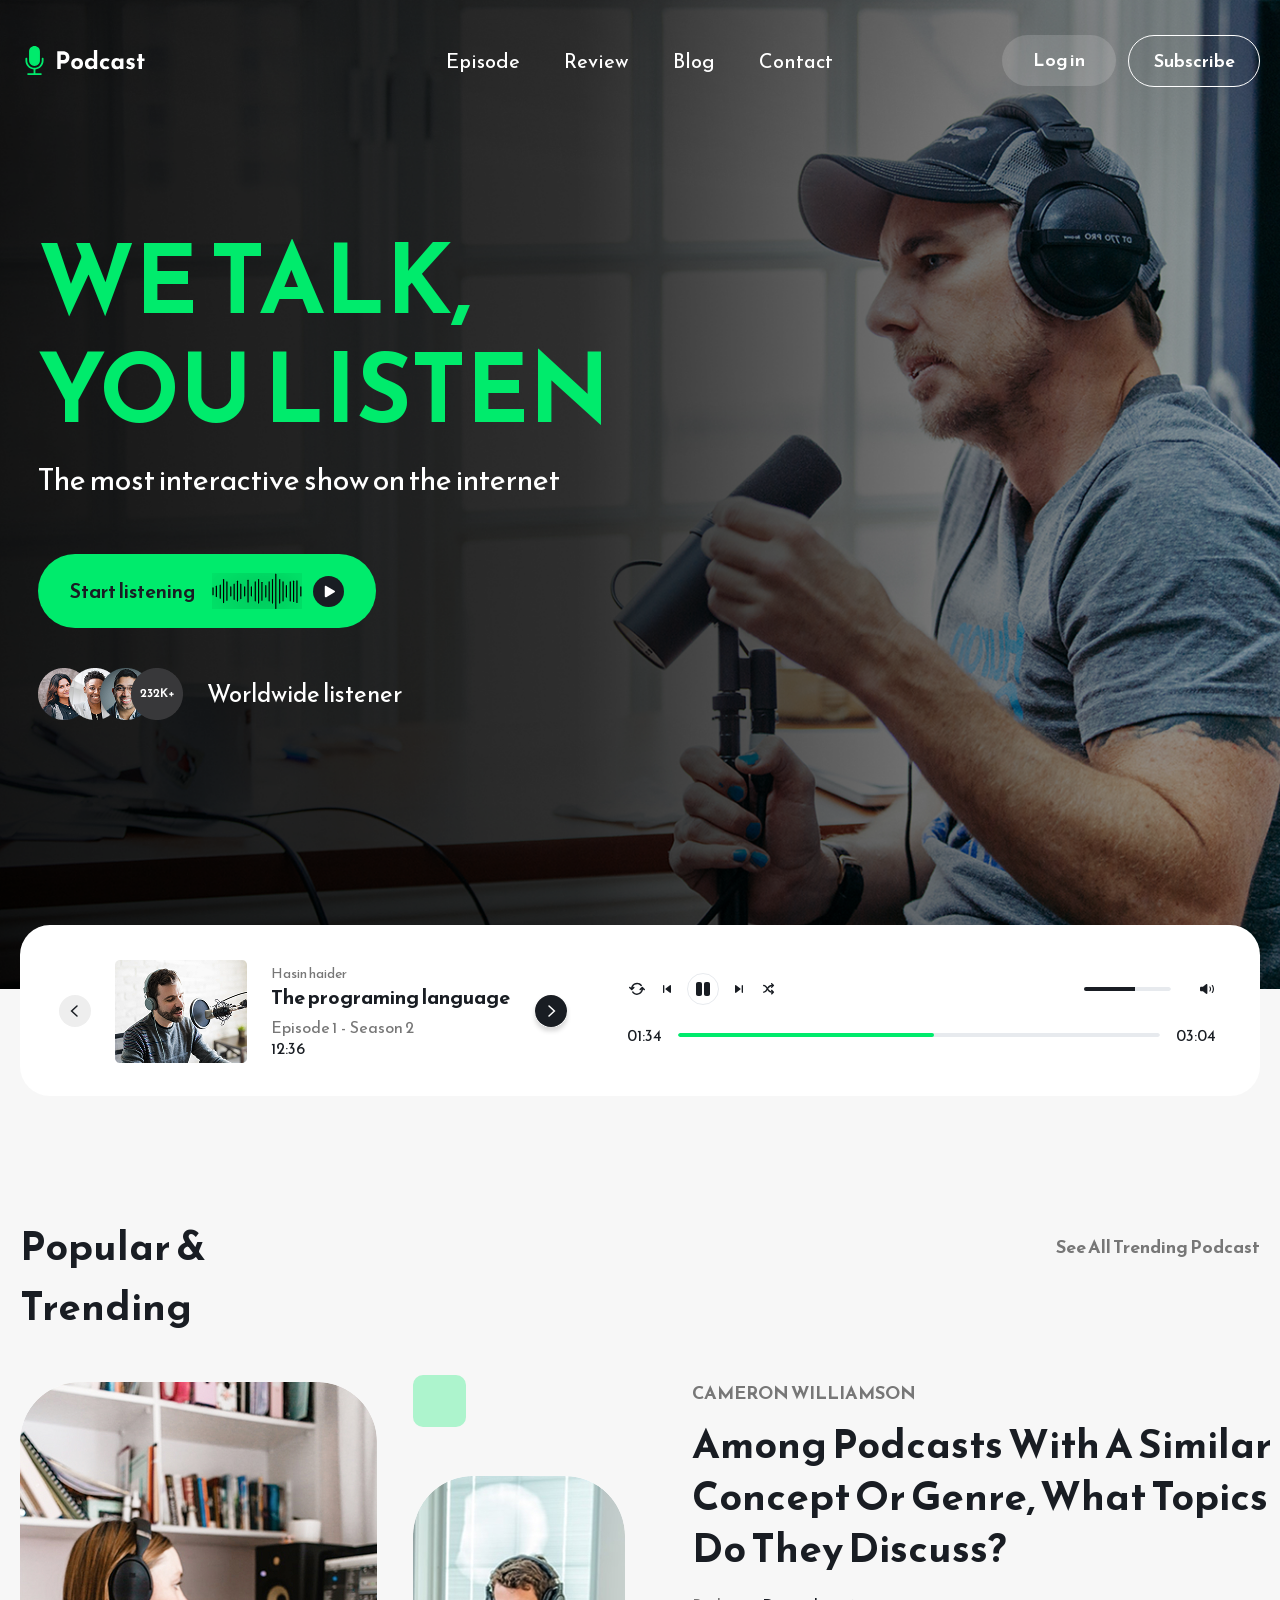
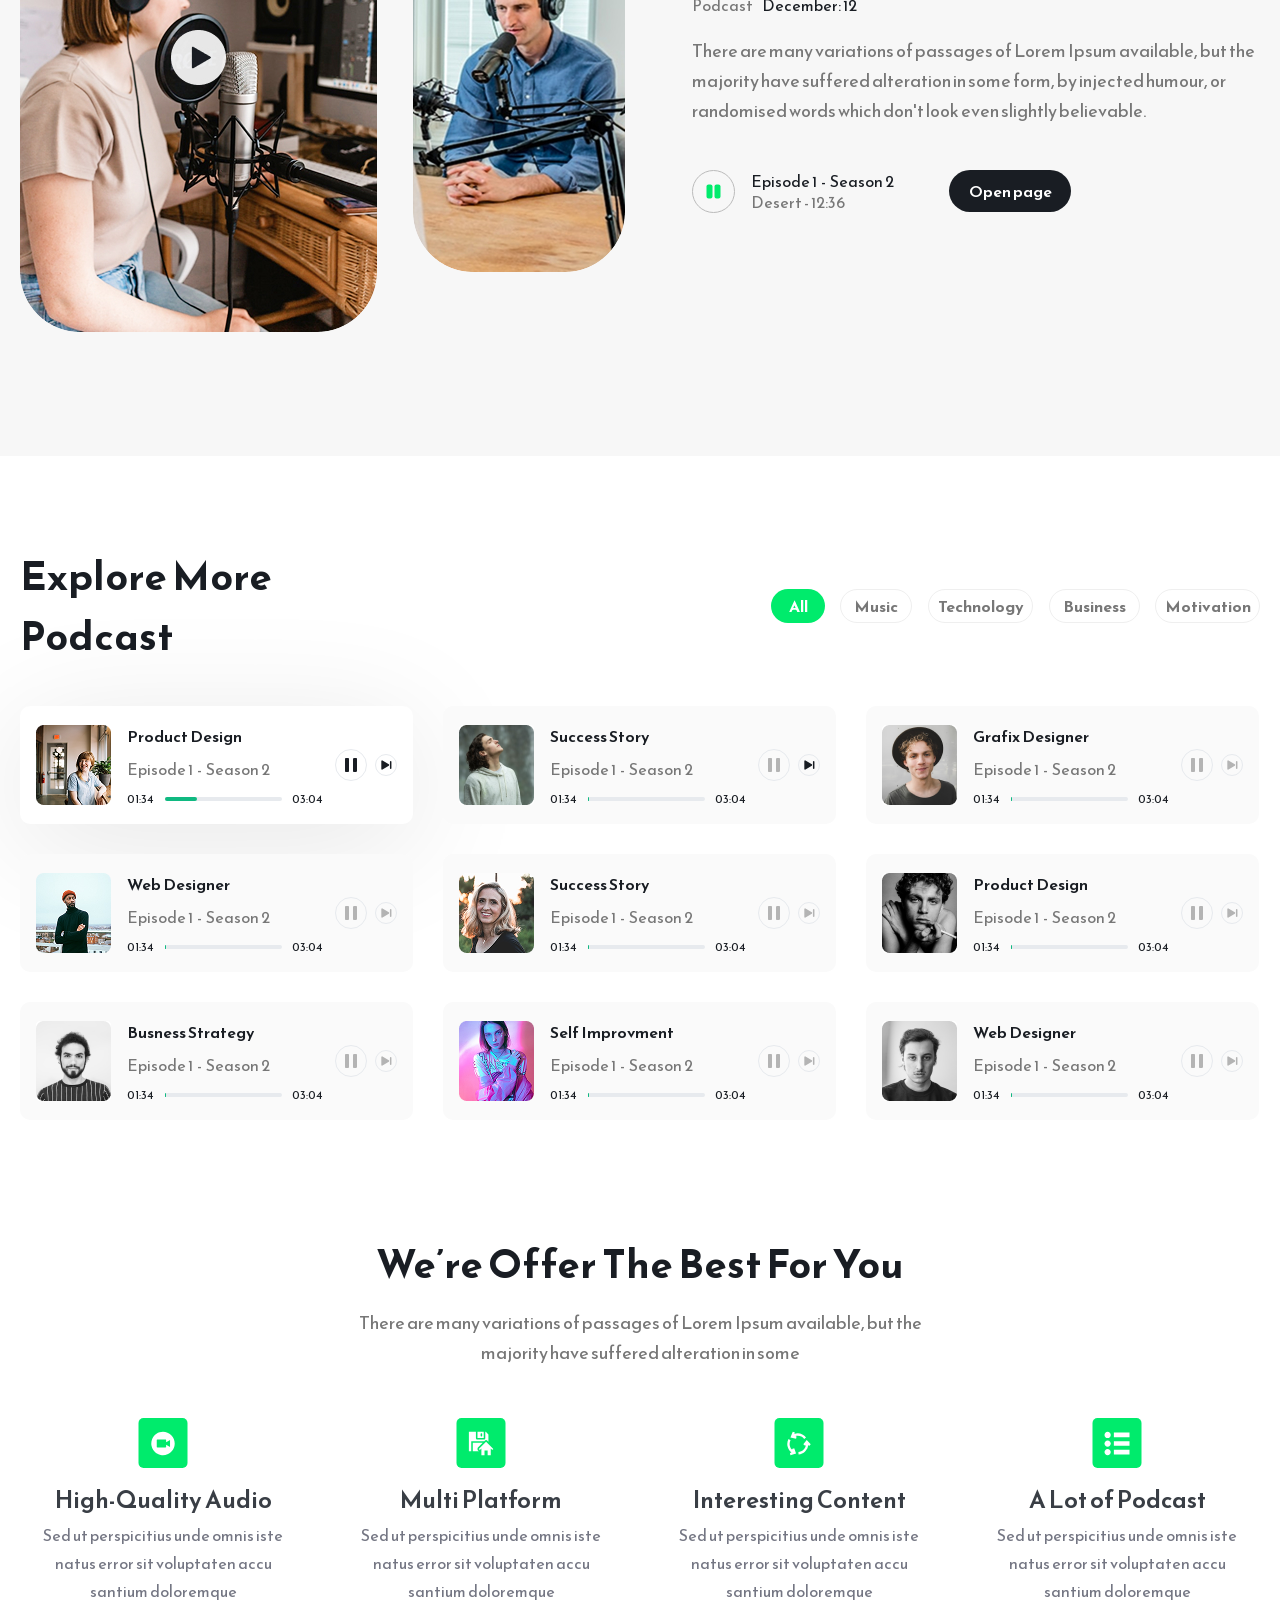
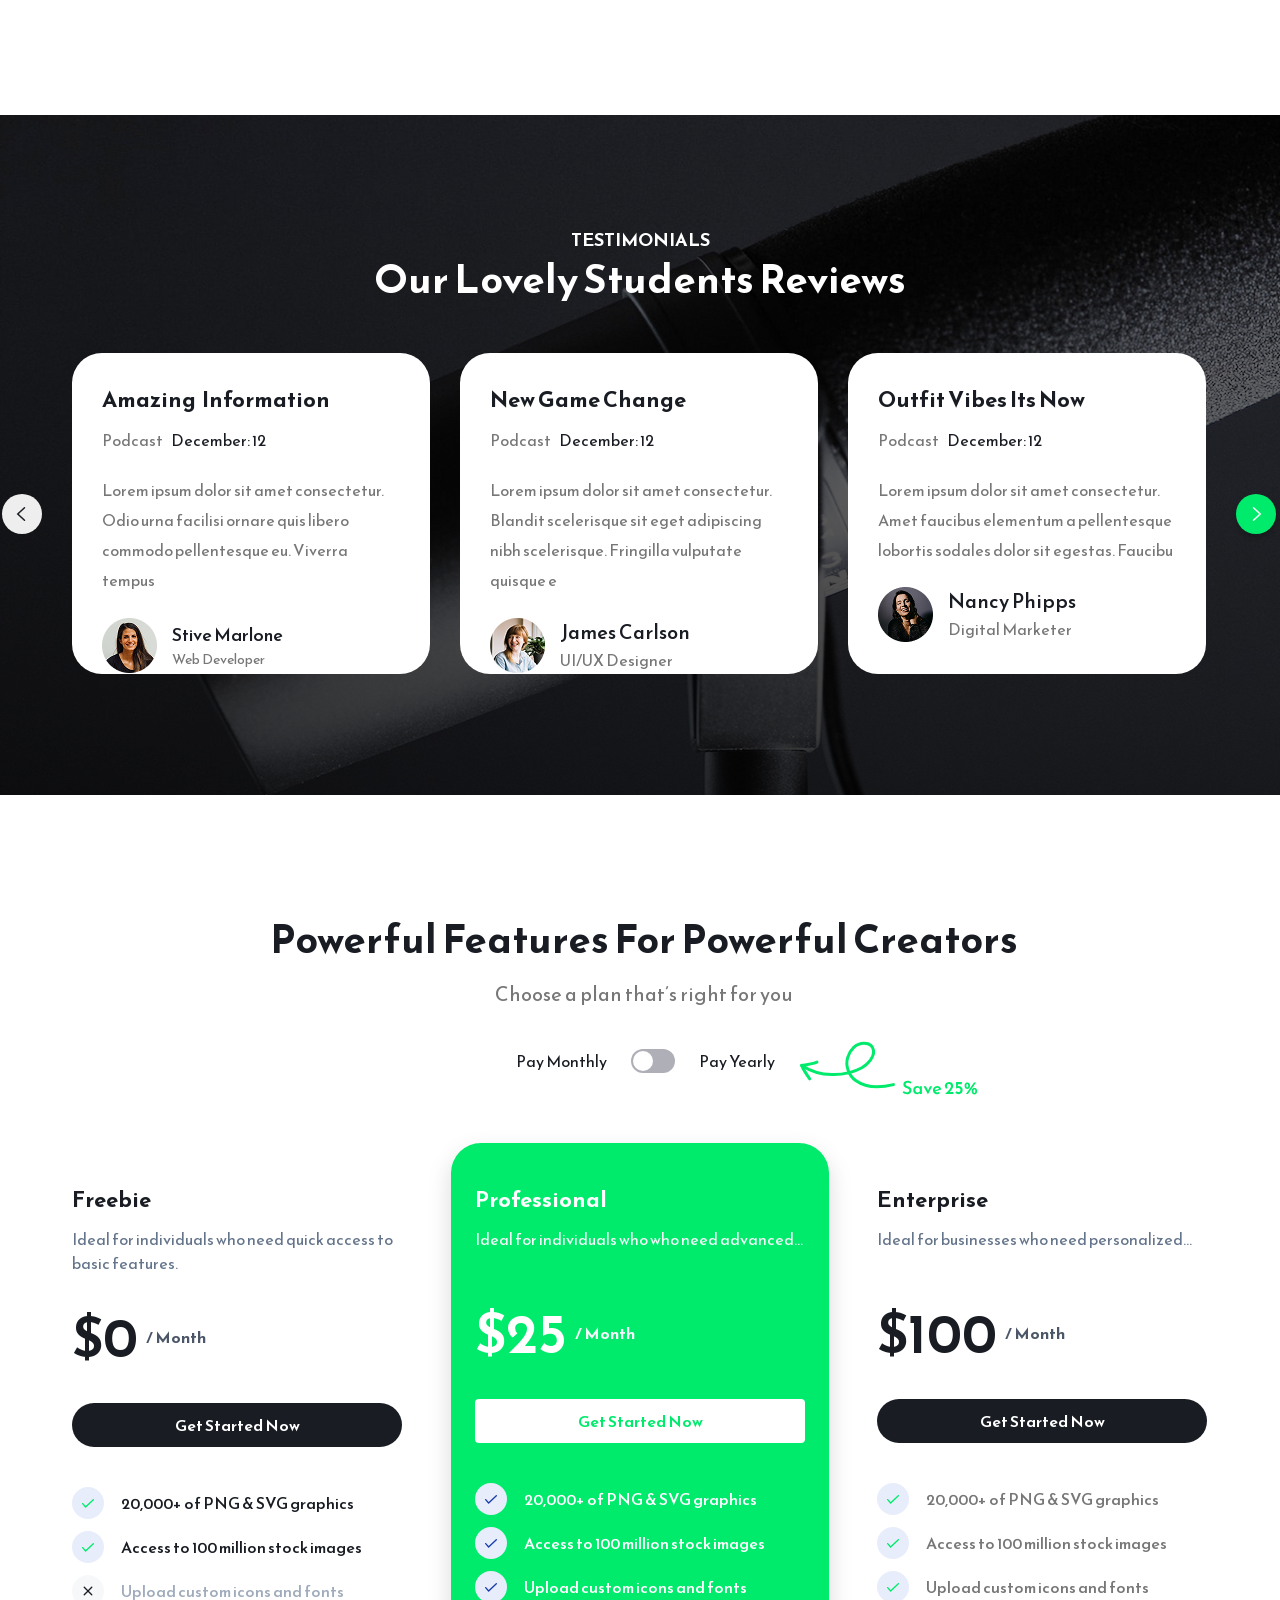
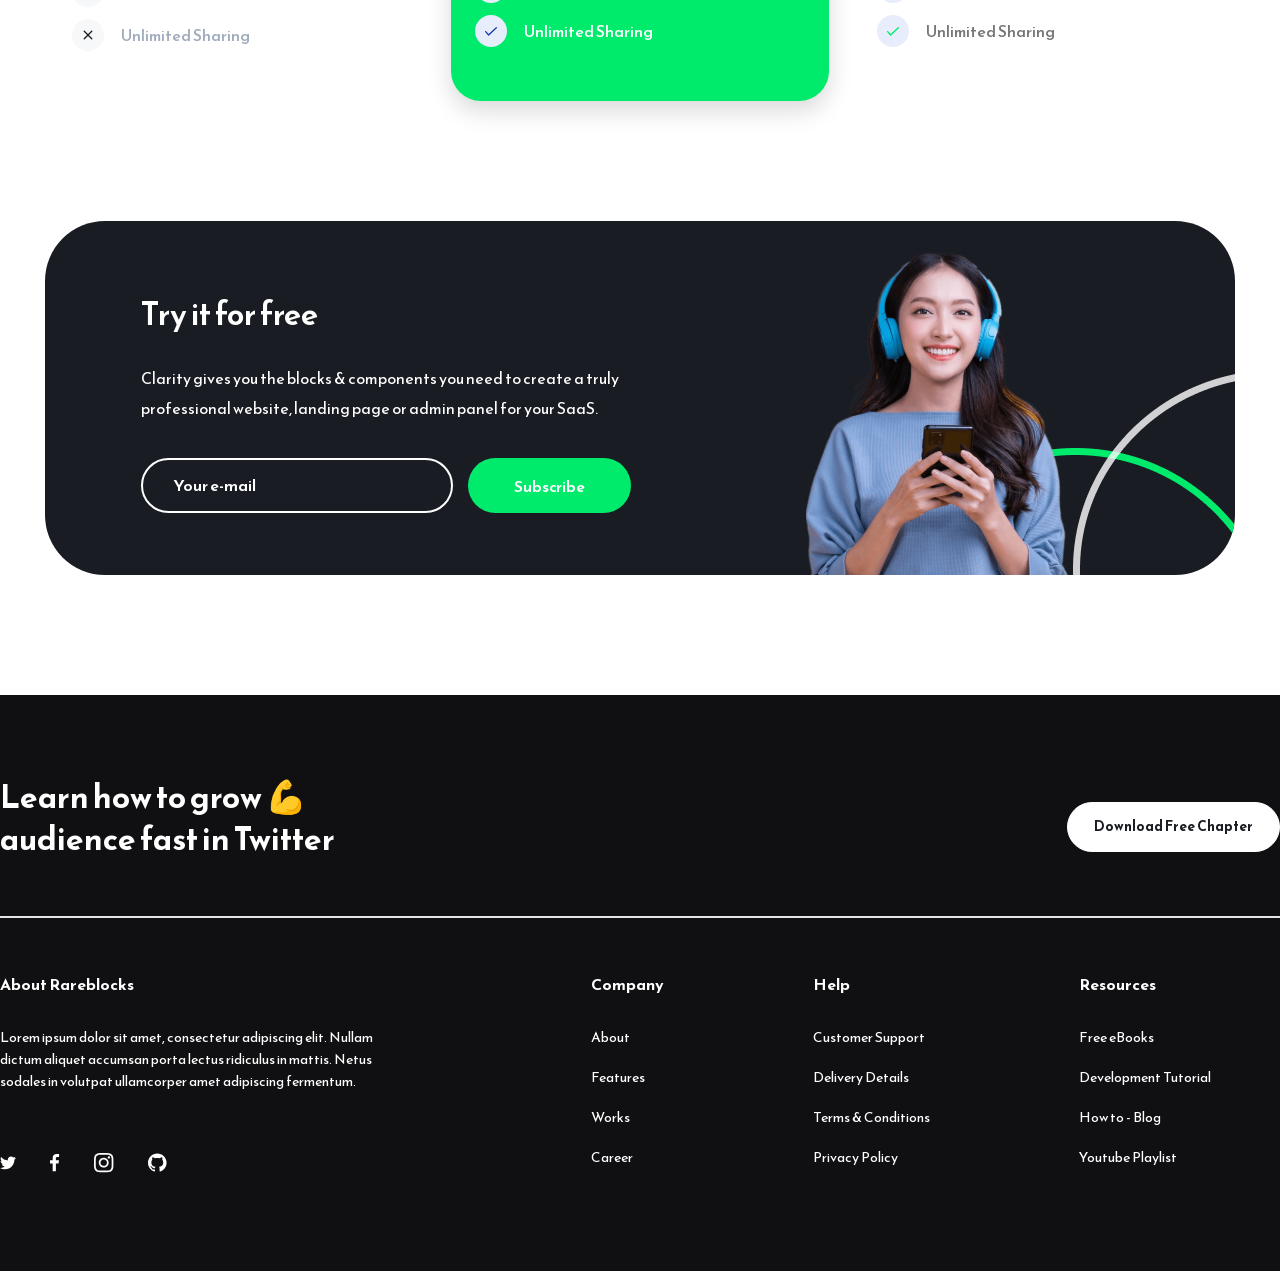
==== main.html @ 0775c615 "Add files via upload" ====
<!DOCTYPE html>
<html lang="ru">
<head>
    <meta charset="UTF-8">
    <meta name="viewport" content="width=device-width, initial-scale=1.0">
    <link rel="stylesheet" href="sass/style.css">
    <title>Podcasts</title>
</head>
<body>
    <main>
        <section class="site">
            <div class="background"> 
                <header class="header container">
                        <div class="header-full-logo">
                            <a href="#" class="header-logo">
                                <img src="img/icon/logo.svg" alt="icon-podcast" class="header-logo-img">
                            </a>

                        </div>
                        <div class="header-nav">
                            <ul class="nav-buttons">
                                <li class="episode"><a href="#" class="button-text-nav">Episode</a></li>
                                <li class="review"><a href="#" class="button-text-nav">Review</a></li>
                                <li class="blog"><a href="#" class="button-text-nav">Blog</a></li>
                                <li><a href="#" class="button-text-nav">Contact</a></li>
                            </ul>
                        </div>
                        <div class="header-logsub">
                            <a href="#"class='button-login'>
                                <div>Log in</div>
                            </a>
                            <a href="#"class='button-subscribe'>
                                <div>Subscribe</div>
                            </a>
                        </div>        
                </header>
                <div class="one-list container">
                    <h1 class="text-heading">we talk, You listen</h1>
                    <p class="text-main">The most interactive show on the internet</p>
                    <a href="#" class="button-start">
                        <p class="text-start-listening">Start listening</p>
                        <img src="img/icon/equaliser.svg" alt="" class="imgequalaizer">
                        <img src="img/icon/buttonstartplay.svg" alt="">
                    </a>
                    <div class="people-listening">
                        <img src="./img/peoples.png" alt="peoples">
                        <p class="text-people">Worldwide listener</p>

                    </div>
                </div>
            </div>
            <div class="player-one-list container">
                <div class="left-player-btn">
                    <img src="img/icon/playerbtnleft.svg" alt="left-player-btn">
                </div>
                <div class="player-img-man">
                    <img src="img/inplayer.png" alt="player-img-man">
                </div>
                <div class="text-player">
                    <p class="hasin-hider">Hasin haider</p>
                    <p class="player-language">The programing language</p>
                    <pre class="player-episodes">Episode 1  -  Season 2</pre>
                    <p class="time-player">12:36</p>
                </div>
                <div class="right-player-btn">
                    <img src="img/icon/playerbtnright.svg" alt="">
                </div>
                <div class="samplayer">   
                    <div class="player-control">
                        <img src="img/icon/player/repeat.svg", alt="" class="repeat-btn">
                        <img src="img/icon/player/back.svg", alt="" class="back-btn">
                        <img src="img/icon/player/pause.svg", alt="" class="pause-btn">
                        <img src="img/icon/player/next.svg", alt="" class="next-btn">
                        <img src="img/icon/player/mashup.svg", alt="" class="mashup-btn">
                        <img src="img/icon/player/volumelevel.svg" alt="" class="volume-level">
                        <img src="img/icon/player/volumeicon.svg" alt="" class="volume-icon">
                    </div>
                    <div class="time-podcast">
                        <p class="pass-time">01:34</p>
                        <img src="img/icon/player/linetime.svg" alt="" class="timeline-one-page">
                        <p class="total-time">03:04</p>
                    </div>
                </div>
            </div>
        </section>
        <section class="two-list">
            <div class="two-list-content container">
                <div class="two-list-header">
                    <p class="two-header-text">Popular & Trending</p>
                    <img src="img/womanwithmicrovideo.jpg" alt="" class="womanvideo">
                </div>
                <div class="two-section-of-header">
                    <div class="cube-blue"></div>
                    <img src="img/manwithmicro.jpg" alt="" class="man-with-micro">
                </div>
                <div class="two-list-text">
                    <a href="#" class="btn-see-all">See All Trending Podcast</a>
                    <div class="two-list-osn-text">
                        <p class="text-author">CAMERON WILLIAMSON</p>
                        <p class="header-two-osn-list">Among Podcasts With 
                            A Similar Concept Or Genre, What Topics Do They Discuss?</p>
                        <div class="date-of-podcast">
                            <p class="podcast-text">Podcast</p>
                            <p class="december-text">December: 12</p>
                        </div>
                        <div class="osn-text-block">
                            <p class="osn-text">There are many variations of passages of Lorem Ipsum available, but the majority have suffered alteration in some form, by injected humour, or randomised words which don't look even slightly believable.</p>
                        </div>
                        <div class="episode-player">
                            <img src="img/icon/two-list/Pause.svg" alt="" class="pause-episode-player">
                            <div class="name-of-episode">
                                <pre class="episode-number">Episode 1  -  Season 2</pre>
                                <p class="name-episode">Desert - 12:36</p>
                            </div>
                            <div class="btn-open-page">
                                <a href="#" class="btn-open-page-text">Open page</a>
                            </div>
                        </div>
                    </div>
                </div>
            </div>
        </section>
        <section class="list-three">
            <div class="three-list container">
                <div class="three-list-header-all">
                    <div class="three-list-header">
                        <p class="three-list-header-text">Explore More Podcast</p>
                    </div>
                    <div class="list-of-three">
                        <ul class="btns-of-three">
                            <li class="btns-of-three"><button class="btn-of-list-three btn-1">All</button></li>
                            <li class="btns-of-three"><button class="btn-of-list-three btn-2">Music</button></li>
                            <li class="btns-of-three"><button class="btn-of-list-three btn-3">Technology</button></li>
                            <li class="btns-of-three"><button class="btn-of-list-three btn-4">Business</button></li>
                            <li class="btns-of-three"><button class="btn-of-list-three btn-5">Motivation</button></li>
                        </ul>
                    </div>
                </div>
                <div class="cards-podcast">
                    <div class="card-podcast card-out card-active">
                        <img src="img/images-podcast/product-design.png" alt="" class="image-podcast">
                        <div class="text-card-episode">
                            <p class="name-podcast">Product Design</p> 
                            <pre class="num-episode">Episode 1  -  Season 2</pre>
                            <div class="time-episode-last">
                                <p class="time-episode">01:34</p>
                                <img src="img/images-podcast/timeline/product-timeline.svg" alt="" class="timeline">
                                <p class="time-episode-total">03:04</p>
                            </div>
                        </div>
                        <div class="control-card">
                            <div class="btn-pause-episode">
                                <img src="img/icon/pause-episode.svg" alt="" class="icon-pause-episode">
                            </div>
                            <div class="btn-next-episode">  
                                <img src="img/icon/next-episode.svg" alt="" class="icon-next-episode"></img>
                            </div> 
                        </div>
                    </div>
                    <div class="card-podcast card-out">
                        <img src="img/images-podcast/Success-Story.png" alt="" class="image-podcast">
                        <div class="text-card-episode">
                            <p class="name-podcast">Success Story</p> 
                            <pre class="num-episode">Episode 1  -  Season 2</pre>
                            <div class="time-episode-last">
                                <p class="time-episode">01:34</p>
                                <img src="img/images-podcast/timeline/product-timeline-notactive.svg" alt="" class="timeline">
                                <p class="time-episode-total">03:04</p>
                            </div>
                        </div>
                        <div class="control-card">
                            <div class="btn-pause-episode">
                                <img src="img/icon/pause-card-notactive.svg" alt="" class="icon-pause-episode">
                            </div>
                            <div class="btn-next-episode">  
                                <img src="img/icon/next-episode.svg" alt="" class="icon-next-episode"></img>
                            </div> 
                        </div>
                    </div>
                    <div class="card-podcast ">
                        <img src="img/images-podcast/Grafix-Designer.png" alt="" class="image-podcast">
                        <div class="text-card-episode">
                            <p class="name-podcast">Grafix Designer</p> 
                            <pre class="num-episode">Episode 1  -  Season 2</pre>
                            <div class="time-episode-last">
                                <p class="time-episode">01:34</p>
                                <img src="img/images-podcast/timeline/product-timeline-notactive.svg" alt="" class="timeline">
                                <p class="time-episode-total">03:04</p>
                            </div>
                        </div>
                        <div class="control-card">
                            <div class="btn-pause-episode">
                                <img src="img/icon/pause-card-notactive.svg" alt="" class="icon-pause-episode">
                            </div>
                            <div class="btn-next-episode">  
                                <img src="img/icon/next-episode-notactive.svg" alt="" class="icon-next-episode"></img>
                            </div> 
                        </div>
                    </div>
                    <div class="card-podcast two-stroke card-out">
                        <img src="img/images-podcast/Web-Designer.png" alt="" class="image-podcast">
                        <div class="text-card-episode">
                            <p class="name-podcast">Web Designer</p> 
                            <pre class="num-episode">Episode 1  -  Season 2</pre>
                            <div class="time-episode-last">
                                <p class="time-episode">01:34</p>
                                <img src="img/images-podcast/timeline/product-timeline-notactive.svg" alt="" class="timeline">
                                <p class="time-episode-total">03:04</p>
                            </div>
                        </div>
                        <div class="control-card">
                            <div class="btn-pause-episode">
                                <img src="img/icon/pause-card-notactive.svg" alt="" class="icon-pause-episode">
                            </div>
                            <div class="btn-next-episode">  
                                <img src="img/icon/next-episode-notactive.svg" alt="" class="icon-next-episode"></img>
                            </div> 
                        </div>
                    </div>
                    <div class="card-podcast card-out two-stroke">
                        <img src="img/images-podcast/Success-Story1.png" alt="" class="image-podcast">
                        <div class="text-card-episode">
                            <p class="name-podcast">Success Story</p> 
                            <pre class="num-episode">Episode 1  -  Season 2</pre>
                            <div class="time-episode-last">
                                <p class="time-episode">01:34</p>
                                <img src="img/images-podcast/timeline/product-timeline-notactive.svg" alt="" class="timeline">
                                <p class="time-episode-total">03:04</p>
                            </div>
                        </div>
                        <div class="control-card">
                            <div class="btn-pause-episode">
                                <img src="img/icon/pause-card-notactive.svg" alt="" class="icon-pause-episode">
                            </div>
                            <div class="btn-next-episode">  
                                <img src="img/icon/next-episode-notactive.svg" alt="" class="icon-next-episode"></img>
                            </div> 
                        </div>
                    </div>
                    <div class="card-podcast two-stroke">
                        <img src="img/images-podcast/Product-Design1.png" alt="" class="image-podcast">
                        <div class="text-card-episode">
                            <p class="name-podcast">Product Design</p> 
                            <pre class="num-episode">Episode 1  -  Season 2</pre>
                            <div class="time-episode-last">
                                <p class="time-episode">01:34</p>
                                <img src="img/images-podcast/timeline/product-timeline-notactive.svg" alt="" class="timeline">
                                <p class="time-episode-total">03:04</p>
                            </div>
                        </div>
                        <div class="control-card">
                            <div class="btn-pause-episode">
                                <img src="img/icon/pause-card-notactive.svg" alt="" class="icon-pause-episode">
                            </div>
                            <div class="btn-next-episode">  
                                <img src="img/icon/next-episode-notactive.svg" alt="" class="icon-next-episode"></img>
                            </div> 
                        </div>
                    </div>
                    <div class="card-podcast card-out two-stroke">
                        <img src="img/images-podcast/Busness-Strategy.png" alt="" class="image-podcast">
                        <div class="text-card-episode">
                            <p class="name-podcast">Busness Strategy</p> 
                            <pre class="num-episode">Episode 1  -  Season 2</pre>
                            <div class="time-episode-last">
                                <p class="time-episode">01:34</p>
                                <img src="img/images-podcast/timeline/product-timeline-notactive.svg" alt="" class="timeline">
                                <p class="time-episode-total">03:04</p>
                            </div>
                        </div>
                        <div class="control-card">
                            <div class="btn-pause-episode">
                                <img src="img/icon/pause-card-notactive.svg" alt="" class="icon-pause-episode">
                            </div>
                            <div class="btn-next-episode">  
                                <img src="img/icon/next-episode-notactive.svg" alt="" class="icon-next-episode"></img>
                            </div> 
                        </div>
                    </div>
                    <div class="card-podcast card-out two-stroke">
                        <img src="img/images-podcast/Self-Improvment.png" alt="" class="image-podcast">
                        <div class="text-card-episode">
                            <p class="name-podcast">Self Improvment</p> 
                            <pre class="num-episode">Episode 1  -  Season 2</pre>
                            <div class="time-episode-last">
                                <p class="time-episode">01:34</p>
                                <img src="img/images-podcast/timeline/product-timeline-notactive.svg" alt="" class="timeline">
                                <p class="time-episode-total">03:04</p>
                            </div>
                        </div>
                        <div class="control-card">
                            <div class="btn-pause-episode">
                                <img src="img/icon/pause-card-notactive.svg" alt="" class="icon-pause-episode">
                            </div>
                            <div class="btn-next-episode">  
                                <img src="img/icon/next-episode-notactive.svg" alt="" class="icon-next-episode"></img>
                            </div> 
                        </div>
                    </div>
                    <div class="card-podcast two-stroke">
                        <img src="img/images-podcast/Web-Designer1.png" alt="" class="image-podcast">
                        <div class="text-card-episode">
                            <p class="name-podcast">Web Designer</p> 
                            <pre class="num-episode">Episode 1  -  Season 2</pre>
                            <div class="time-episode-last">
                                <p class="time-episode">01:34</p>
                                <img src="img/images-podcast/timeline/product-timeline-notactive.svg" alt="" class="timeline">
                                <p class="time-episode-total">03:04</p>
                            </div>
                        </div>
                        <div class="control-card">
                            <div class="btn-pause-episode">
                                <img src="img/icon/pause-card-notactive.svg" alt="" class="icon-pause-episode">
                            </div>
                            <div class="btn-next-episode">  
                                <img src="img/icon/next-episode-notactive.svg" alt="" class="icon-next-episode"></img>
                            </div> 
                        </div>
                    </div>
                    
                </div>
            </div>
        </section>
        <section class="four-list container">
            <p class="header-four-list ">We’re Offer The Best For You</p>
            <p class="down-header-four-list">There are many variations of passages of Lorem Ipsum available, but the <br>majority have suffered alteration in some</p>
            <div class="four-list-cards">
                <div class="four-list-card indent-card">
                    <img src="img/icon/four-list-card/High-Quality-Audio.svg" alt="" class="card-image-four-list">
                    <p class="card-content-header">High-Quality Audio</p>
                    <p class="card-contend-subtitle">Sed ut perspicitius unde omnis iste natus error sit voluptaten accu santium doloremque</p>
                </div>
                <div class="four-list-card indent-card">
                    <img src="img/icon/four-list-card/Multi-Platform.svg" alt="" class="card-image-four-list">
                    <p class="card-content-header">Multi Platform</p>
                    <p class="card-contend-subtitle">Sed ut perspicitius unde omnis iste natus error sit voluptaten accu santium doloremque</p>
                </div>
                <div class="four-list-card indent-card">
                    <img src="img/icon/four-list-card/intresting0content.svg" alt="" class="card-image-four-list">
                    <p class="card-content-header">Interesting Content</p>
                    <p class="card-contend-subtitle">Sed ut perspicitius unde omnis iste natus error sit voluptaten accu santium doloremque</p>
                </div>
                <div class="four-list-card">
                    <img src="img/icon/four-list-card/A-Lot-of-Podcast.svg" alt="" class="card-image-four-list">
                    <p class="card-content-header">A Lot of Podcast</p>
                    <p class="card-contend-subtitle">Sed ut perspicitius unde omnis iste natus error sit voluptaten accu santium doloremque</p>
                </div>
            </div>
        </section>
        <section class="five-list">
            <div class="background-five-list">
                <div class="header-five-list-text">   
                    <p class="header-five-list">TESTIMONIALS</p>
                    <p class="subtitle-five-list">Our Lovely Students Reviews</p>
                </div>
                <div class="cards-five-list">
                    <img src="img/icon/five-list/btn-back.svg" alt="" class="back-btn-five-list">
                    <div class="card-five-list">
                        <pre class="five-list-title">Amazing  information</pre>
                        <div class="date-five-list">
                            <pre class="five-list-subtitle">Podcast</pre>
                            <pre class="five-list-subtitle date-card-five-list">December: 12</pre>
                        </div>
                        <p class="five-list-basic-text">Lorem ipsum dolor sit amet consectetur. Odio urna facilisi ornare quis libero commodo pellentesque eu. Viverra tempus </p>
                        <div class="people-card">
                            <img src="img/icon/peoples/stive-marlone.png" alt="" class="card-img-people">
                            <div class="card-people-text">
                                <p class="author-card one-card">Stive Marlone</p>
                                <p class="who-is-author one-card-who">Web Developer</p>
                            </div>
                        </div>
                    </div>
                    <div class="card-five-list">
                        <pre class="five-list-title">New game change</pre>
                        <div class="date-five-list">
                            <pre class="five-list-subtitle">Podcast</pre>
                            <pre class="five-list-subtitle date-card-five-list">December: 12</pre>
                        </div>
                        <p class="five-list-basic-text">Lorem ipsum dolor sit amet consectetur. Blandit scelerisque sit eget adipiscing nibh scelerisque. Fringilla vulputate quisque e </p>
                        <div class="people-card">
                            <img src="img/icon/peoples/James-Carlson.png" alt="" class="card-img-people">
                            <div class="card-people-text">
                                <p class="author-card">James Carlson</p>
                                <p class="who-is-author">UI/UX Designer</p>
                            </div>
                        </div>
                    </div>
                    <div class="card-five-list bibube">
                        <pre class="five-list-title">Outfit vibes its now</pre>
                        <div class="date-five-list">
                            <pre class="five-list-subtitle">Podcast</pre>
                            <pre class="five-list-subtitle date-card-five-list">December: 12</pre>
                        </div>
                        <p class="five-list-basic-text">Lorem ipsum dolor sit amet consectetur. Amet faucibus elementum a pellentesque lobortis sodales dolor sit egestas. Faucibu</p>
                        <div class="people-card">
                            <img src="img/icon/peoples/Nancy-Phipps.png" alt="" class="card-img-people">
                            <div class="card-people-text">
                                <p class="author-card">Nancy Phipps</p>
                                <p class="who-is-author">Digital Marketer</p>
                            </div>
                        </div>    
                    </div>
                <img src="img/icon/five-list/btn-next.svg" alt="" class="next-btn-five-list">
                </div>
            </div>
        </section>
        <section class="six-list container">
            <pre class="header-text-six">Powerful features for powerful creators</pre>
            <pre class="subtitle-six-list">Choose a plan that’s right for you</pre>
            <div class="line-six">
                <div class="switch-six-list">
                    <pre class="pay-text-six">Pay Monthly</pre>
                    <img src="img/icon/six-list/Switch.svg" alt="" class="switch-six-list-img">
                    <pre class="pay-text-six">Pay Yearly</pre>
                </div>
                <img src="img/icon/six-list/LINE.svg" alt="" class="line-six-list">
            </div>
            <div class="six-cards">
                <div class="card-list-six">
                    <div class="card-six-list-content">
                        <p class="header-card-subscribe">Freebie</p>
                        <p class="subheader-card-subscribe">Ideal for individuals who need quick access to basic features.</p>
                        <div class="cennik-subscribe">
                            <p class="dollars-subscribe">$0</p>
                            <p class="month-subscribe">/ Month</p>
                        </div>
                        <a href="#" class="btn-subscribe"><p class="get-started-subscribe">Get Started Now</p></a>
                        <div class="acess-denied-card sorokmarg">
                            <img src="img/icon/six-list/verifed.svg" alt="" class="stroke1">
                            <p class="stroke-text1">20,000+ of PNG & SVG graphics</p>
                        </div>
                        <div class="acess-denied-card">
                            <img src="img/icon/six-list/verifed.svg" alt="" class="stroke1">
                            <p class="stroke-text1">Access to 100 million stock images</p>
                        </div>
                        <div class="acess-denied-card">
                            <img src="img/icon/six-list/denied.svg" alt="" class="stroke1">
                            <p class="stroke-text1 denied-access">Upload custom icons and fonts</p>
                        </div>
                        <div class="acess-denied-card">
                            <img src="img/icon/six-list/denied.svg" alt="" class="stroke1">
                            <p class="stroke-text1 denied-access">Unlimited Sharing</p>
                        </div>
                    </div>
                </div>
                <div class="card-list-six best-pril">
                    <div class="card-six-list-content">
                        <p class="header-card-subscribe header-best">Professional</p>
                        <p class="subheader-card-subscribe subhead-best">Ideal for individuals who who need advanced...</p>
                        <div class="cennik-subscribe best-pril-cena">
                            <p class="dollars-subscribe best-cena">$25</p>
                            <p class="month-subscribe best-cena1">/ Month</p>
                        </div>
                        <a href="#" class="btn-subscribe btn-best-pril"><p class="get-started-subscribe">Get Started Now</p></a>
                        <div class="acess-denied-card sorokmarg">
                            <img src="img/icon/six-list/verifedchb.svg" alt="" class="stroke1">
                            <p class="stroke-text1 best-price">20,000+ of PNG & SVG graphics</p>
                        </div>
                        <div class="acess-denied-card">
                            <img src="img/icon/six-list/verifedchb.svg" alt="" class="stroke1">
                            <p class="stroke-text1 best-price">Access to 100 million stock images</p>
                        </div>
                        <div class="acess-denied-card">
                            <img src="img/icon/six-list/verifedchb.svg" alt="" class="stroke1">
                            <p class="stroke-text1 best-price">Upload custom icons and fonts</p>
                        </div>
                        <div class="acess-denied-card">
                            <img src="img/icon/six-list/verifedchb.svg" alt="" class="stroke1">
                            <p class="stroke-text1 best-price">Unlimited Sharing</p>
                        </div>
                    </div>
                </div>
                <div class="card-list-six one-dollar-card">
                    <div class="card-six-list-content">
                        <p class="header-card-subscribe">Enterprise</p>
                        <p class="subheader-card-subscribe">Ideal for businesses who need personalized...</p>
                        <div class="cennik-subscribe cennik-subscribe-best">
                            <p class="dollars-subscribe">$100</p>
                            <p class="month-subscribe">/ Month</p>
                        </div>
                        <a href="#" class="btn-subscribe"><p class="get-started-subscribe">Get Started Now</p></a>
                        <div class="acess-denied-card sorokmarg">
                            <img src="img/icon/six-list/verifed.svg" alt="" class="stroke1">
                            <p class="stroke-text1 one-dollar">20,000+ of PNG & SVG graphics</p>
                        </div>
                        <div class="acess-denied-card">
                            <img src="img/icon/six-list/verifed.svg" alt="" class="stroke1">
                            <p class="stroke-text1 one-dollar">Access to 100 million stock images</p>
                        </div>
                        <div class="acess-denied-card">
                            <img src="img/icon/six-list/verifed.svg" alt="" class="stroke1">
                            <p class="stroke-text1 one-dollar">Upload custom icons and fonts</p>
                        </div>
                        <div class="acess-denied-card">
                            <img src="img/icon/six-list/verifed.svg" alt="" class="stroke1">
                            <p class="stroke-text1 one-dollar">Unlimited Sharing</p>
                        </div>
                    </div>
                </div>
            </div>
        </section>
        <section class="seven-list container">
            <div class="form-gmail">
                <div class="content-seven-list">
                    <p class="header-form-email">Try it for free</p>
                    <p class="basic-text-form-email">Clarity gives you the blocks & components you need to create a truly professional website, landing page or admin panel for your SaaS.</p>
                    <form class="email-with-sub">      
                        <input type="email" placeholder="Your e-mail" class="email-input">
                        <button type="submit" class="subscribe-btn">Subscribe</button>
                    </form>  
                </div>          
                <img src="img/icon/seven/women-circles.png" alt="" class="women-circle">
            </div>
        </section>
    </main>    
    <footer class="footer-background">
        <div class="footer">
                <p class="learn-how-to">Learn how to grow 💪<br>audience fast in Twitter</p>
                <a href="#" class="btn-link">
                    <div class="btn-download">
                        <p class="btn-down-text">Download Free Chapter</p>
                    </div>
                </a>
        </div>
        <div class="footer-contine">
            <hr class="footer-line">
        </div>
        <div class="footer-about container-footer">
            <div class="footer-text-about">
                <p class="footer-header">About Rareblocks</p>
                <p class="footer-subheader">Lorem ipsum dolor sit amet, consectetur adipiscing elit. Nullam dictum aliquet accumsan porta lectus 
                    ridiculus in mattis. Netus sodales in volutpat ullamcorper amet adipiscing fermentum.</p>
                <div class="social-footer">
                    <img src="img/icon-footer/twitter.svg" alt="" class="social-icon-footer">
                    <img src="img/icon-footer/facebook.svg" alt="" class="social-icon-footer">
                    <img src="img/icon-footer/insta.svg" alt="" class="social-icon-footer">
                    <img src="img/icon-footer/github.svg" alt="" class="social-icon-footer">
                </div>            
            </div>
            <div class="footer-list-company">
                <ul class="footer-company list-footer-two-one">
                    <li class="company-one-footer-header">Company</li>
                    <li class="company-one-footer">About</li>
                    <li class="company-one-footer">Features</li>
                    <li class="company-one-footer">Works</li>
                    <li class="company-one-footer">Career</li>
                </ul>
                <ul class="footer-company list-footer-two-one">
                    <li class="company-one-footer-header">Help</li>
                    <li class="company-one-footer">Customer Support</li>
                    <li class="company-one-footer">Delivery Details</li>
                    <li class="company-one-footer">Terms & Conditions</li>
                    <li class="company-one-footer">Privacy Policy</li>
                </ul>
                <ul class="footer-company list-footer-three">
                    <li class="company-one-footer-header">Resources</li>
                    <li class="company-one-footer">Free eBooks</li>
                    <li class="company-one-footer">Development Tutorial</li>
                    <li class="company-one-footer">How to - Blog</li>
                    <li class="company-one-footer">Youtube Playlist</li>
                </ul>
            </div>
        </div>
        
    
    </footer>

</body>
</html>
---- sass/style.css ----
@charset "UTF-8";
@font-face {
  font-family: ReemRegular;
  src: url(../fonts/ReemKufi-Regular.ttf);
}
@font-face {
  font-family: ReemBold;
  src: url(../fonts/ReemKufi-Bold.ttf);
}
@font-face {
  font-family: ReemSemiBold;
  src: url(../fonts/ReemKufi-SemiBold.ttf);
}
@font-face {
  font-family: ReemMedium;
  src: url(../fonts/ReemKufi-Medium.ttf);
}
* {
  padding: 0;
  margin: 0;
  box-sizing: border-box;
}

.site {
  background-color: #F7F7F7;
}

.container {
  max-width: 1240px;
  margin: 0 auto;
  display: flex;
}

.header {
  align-items: center;
  justify-content: space-between;
  display: flex;
  margin-top: 34px;
}

.background {
  padding-top: 1px;
  background-image: url("../img/back.png");
  background-size: cover;
  height: 989px;
}

.header-nav-button {
  color: #FFFFFF;
  text-decoration: none;
  font-size: 1.25rem;
  line-height: 2rem;
  list-style: none;
}

.header-logo-img {
  margin-right: 6px;
  margin-top: 0px;
}

.header-full-logo {
  margin-right: 168px;
}

.nav-buttons {
  display: flex;
  list-style: none;
}

.button-text-nav {
  color: #FFFFFF;
  text-decoration: none;
  font-family: ReemRegular;
  font-size: 20px;
  list-style: none;
  margin-right: 44px;
}

.header-logo {
  font-family: ReemBold;
  display: flex;
  font-size: 24px;
  text-decoration: none;
  color: #FFFFFF;
  line-height: 142%;
  align-items: center;
}

.header-login-button {
  background-color: rgba(217, 217, 217, 0.2);
  width: 114px;
  height: 51px;
  align-items: center;
}

.header-logsub {
  display: flex;
}

.button-login {
  width: 114px;
  height: 51px;
  background-color: rgba(217, 217, 217, 0.2);
  border-radius: 26px;
  display: flex;
  align-items: center;
  justify-content: center;
  text-decoration: none;
  font-size: 18px;
  line-height: 167%;
  color: #fff;
  font-family: ReemSemiBold;
  margin-right: 12px;
}

.button-subscribe {
  border: 1px solid #fff;
  border-radius: 26px;
  width: 132px;
  height: 52px;
  display: flex;
  align-items: center;
  justify-content: center;
  text-decoration: none;
  font-size: 18px;
  line-height: 167%;
  color: #FFFFFF;
  font-family: ReemSemiBold;
}

.text-heading {
  font-weight: 700;
  font-size: 95px;
  line-height: 115%;
  text-transform: uppercase;
  color: #00EB6C;
  font-family: ReemBold;
  width: 654px;
  height: 219px;
}

.one-list {
  margin-top: 138px;
  display: flex;
  flex-direction: column;
  padding-left: 18px;
}

.text-main {
  color: #FFFFFF;
  font-weight: 400;
  font-size: 30px;
  line-height: 100%;
  font-family: ReemRegular;
  margin-top: 21px;
  width: 530px;
  height: 30px;
}

.button-start {
  display: flex;
  border-radius: 39px;
  padding: 19px 32px;
  width: 338px;
  height: 74px;
  background-color: #00EB6C;
  text-decoration: none;
  margin: 0;
  align-items: center;
  justify-content: space-between;
  margin-top: 59px;
}

.text-start-listening {
  font-size: 20px;
  line-height: 150%;
  color: #191D23;
  font-family: ReemSemiBold;
  width: 130px;
  height: 30px;
  margin-right: 1px;
  white-space: nowrap;
}

.people-listening {
  display: flex;
  align-items: center;
  font-family: ReemRegular;
  font-size: 24px;
  color: #FFFFFF;
  margin-top: 40px;
}

.text-people {
  margin-left: 24px;
}

.player-one-list {
  border-radius: 30px;
  width: 1240px;
  height: 171px;
  background-color: #FFFFFF;
  display: flex;
  margin-top: -64px;
}

.left-player-btn {
  margin-top: 70px;
  margin-left: 39px;
}

.player-img-man {
  margin-left: 24px;
  border-radius: 5px;
  width: 132px;
  height: 103px;
  margin-top: 35px;
}

.hasin-hider {
  font-family: ReemRegular;
  color: #777777;
  font-weight: 400;
  font-size: 14px;
  line-height: 30px;
  margin-top: 34px;
}

.player-language {
  font-family: ReemBold;
  color: #191D23;
  font-weight: 700;
  font-size: 20px;
  line-height: 17px;
}

.player-episodes {
  font-family: ReemRegular;
  color: #777777;
  font-weight: 400;
  font-size: 16px;
  margin-top: 9px;
}

.time-player {
  font-weight: 400;
  font-size: 16px;
  font-family: ReemRegular;
  color: #191D23;
  line-height: 18px;
}

.text-player {
  margin-left: 24px;
  margin-right: 21px;
}

.right-player-btn {
  margin-top: 70px;
  width: 32px;
  height: 32px;
}

.player-control {
  display: flex;
  align-items: center;
  max-height: 32px;
  margin-top: 48px;
  margin-left: 2px;
}

.samplayer {
  margin-left: 64px;
}

.repeat-btn {
  width: 16px;
  height: 16px;
}

.back-btn {
  margin-left: 18px;
}

.pause-btn {
  margin-left: 16px;
}

.next-btn {
  margin-left: 16px;
}

.mashup-btn {
  margin-left: 20px;
}

.volume-level {
  margin-left: 309px;
}

.volume-icon {
  margin-left: 29px;
}

.pass-time {
  font-family: ReemRegular;
  font-weight: 400;
  font-size: 16px;
  color: #191D23;
  margin-right: 16px;
}

.time-podcast {
  display: flex;
  margin-top: 18px;
}

.total-time {
  font-family: ReemRegular;
  font-weight: 400;
  font-size: 16px;
  color: #191D23;
  margin-left: 16px;
}

.background-two-list {
  background-color: #925c5c;
}

.two-list {
  display: flex;
  background-color: #f7f7f7;
}

.two-header-text {
  font-family: ReemBold;
  font-size: 40px;
  color: #191D23;
}

.womanvideo {
  margin-top: 46px;
  border-radius: 60px;
}

.cube-blue {
  border-radius: 10px;
  width: 53px;
  height: 52px;
  background-color: #00EB6C;
  opacity: 0.3;
}

.two-section-of-header {
  margin-left: 36px;
  margin-top: 159px;
}

.man-with-micro {
  margin-top: 49px;
  border-radius: 60px;
}

.btn-see-all {
  font-weight: 700;
  font-size: 18px;
  font-family: ReemBold;
  color: #777777;
  text-decoration: none;
  margin-left: 364px;
}

.two-list-content {
  margin-top: 120px;
  display: flex;
  margin-bottom: 120px;
}

.two-list-text {
  margin-left: 67px;
  margin-top: 17px;
}

.text-author {
  font-weight: 700;
  font-size: 18px;
  font-family: ReemBold;
  color: #777777;
}

.two-list-osn-text {
  margin-top: 119px;
}

.header-two-osn-list {
  font-weight: 700;
  font-size: 40px;
  color: #191D23;
  font-family: ReemBold;
  margin-top: 12px;
  width: 586px;
  height: 156px;
  line-height: 130%;
}

.date-of-podcast {
  display: flex;
  align-items: center;
  margin-top: 19px;
}

.podcast-text {
  font-family: ReemRegular;
  font-weight: 400;
  font-size: 16px;
  color: #777777;
}

.december-text {
  font-family: ReemRegular;
  font-weight: 400;
  font-size: 16px;
  color: #191D23;
  margin-left: 9px;
}

.osn-text {
  width: 568px;
  font-family: ReemRegular;
  height: 90px;
  font-weight: 400;
  font-size: 18px;
  color: #777777;
  margin-top: 19px;
  line-height: 167%;
}

.episode-player {
  margin-top: 32px;
  display: flex;
}

.episode-number {
  font-weight: 400;
  font-size: 16px;
  color: #191D23;
  font-family: ReemRegular;
  margin-left: 16px;
  margin-top: 11px;
}

.pause-episode-player {
  margin-top: 11px;
}

.name-episode {
  font-family: ReemRegular;
  color: #777777;
  font-weight: 400;
  font-size: 16px;
}

.name-episode {
  margin-left: 16px;
  margin-top: -3px;
}

.name-of-episode {
  display: flex;
  flex-direction: column;
}

.btn-open-page {
  width: 122px;
  height: 42px;
  border-radius: 55px;
  background-color: #191D23;
  display: flex;
  align-items: center;
  justify-content: center;
  margin-left: 55px;
  margin-top: 12px;
}

.btn-open-page-text {
  color: #FFFFFF;
  font-family: ReemSemiBold;
  font-weight: 600;
  font-size: 16px;
  text-decoration: none;
}

.three-list-header-text {
  font-family: ReemBold;
  color: #191D23;
  font-size: 40px;
}

.three-list {
  margin-top: 90px;
  flex-direction: column;
}

.btns-of-three {
  list-style: none;
  display: flex;
}

.btn-of-list-three {
  font-family: ReemBold;
  font-size: 16px;
  border: 1px solid #efefef;
  border-radius: 55px;
  color: #777777;
  background-color: #FFFFFF;
  letter-spacing: -3%;
}

.btn-1 {
  width: 54px;
  height: 34px;
  background-color: #00EB6C;
  color: #FFFFFF;
  border: none;
}

.btn-2 {
  width: 72px;
  height: 34px;
  margin-left: 15px;
}

.btn-3 {
  width: 105px;
  height: 34px;
  margin-left: 16px;
}

.btn-4 {
  width: 91px;
  height: 34px;
  margin-left: 16px;
}

.btn-5 {
  width: 105px;
  height: 34px;
  margin-left: 15px;
}

.list-of-three {
  display: flex;
  align-items: center;
  margin-left: 346px;
}

.cards-podcast {
  display: flex;
  width: 1239px;
  flex-wrap: wrap;
  margin-top: 40px;
}

.card-podcast {
  display: flex;
  width: 393px;
  height: 118px;
  background-color: #FAFAFA;
  border-radius: 10px;
  padding: 18px 16px;
}

.card-active {
  box-shadow: 0 20px 125px 0 rgba(0, 0, 0, 0.1);
  background-color: #ffffff;
}

.card-out {
  margin-right: 30px;
}

.three-list-header-all {
  display: flex;
  flex-direction: row;
}

.image-podcast {
  width: 75px;
  height: 80px;
  margin-top: 1px;
}

.control-card {
  margin-left: 13px;
  margin-top: 25px;
  display: flex;
}

.time-episode {
  display: flex;
  align-items: center;
}

.name-podcast {
  font-family: ReemSemiBold;
  color: #191D23;
  font-size: 16px;
}

.num-episode {
  font-family: ReemRegular;
  font-size: 16px;
  color: #777777;
  margin-top: 9px;
}

.time-episode {
  font-size: 12px;
  font-family: ReemRegular;
  color: #191D23;
}

.text-card-episode {
  margin-left: 16px;
  flex-direction: row;
}

.name-podcast {
  display: flex;
  align-items: center;
}

.timeline {
  margin-left: 12px;
}

.time-episode-last {
  display: flex;
  margin-top: 9px;
}

.time-episode-total {
  font-size: 12px;
  font-family: ReemRegular;
  color: #191D23;
  margin-left: 10px;
}

.trhee-stroke {
  display: flex;
  flex-direction: row;
  align-items: flex-end;
}

.three-list-icons {
  display: flex;
}

.btn-pause-episode {
  border: 1px solid #e7eaee;
  border-radius: 100px;
  padding: 8px;
  width: 32px;
  height: 32px;
  justify-content: center;
  align-items: center;
  display: flex;
}

.btn-next-episode {
  margin-left: 8px;
  margin-top: 5px;
  border: 1px solid #e7eaee;
  border-radius: 100px;
  padding: 8px;
  width: 22px;
  height: 22px;
  display: flex;
  align-items: center;
  justify-content: center;
}

.two-stroke {
  margin-top: 30px;
}

.header-four-list {
  font-weight: 700;
  font-size: 40px;
  line-height: 120%;
  color: #191D23;
  text-align: center;
  font-family: ReemBold;
}

.four-list {
  margin-top: 120px;
  flex-direction: column;
}

.down-header-four-list {
  font-weight: 400;
  font-size: 18px;
  line-height: 167%;
  color: #777777;
  font-family: ReemRegular;
  margin-top: 20px;
  text-align: center;
}

.card-content-header {
  font-weight: 600;
  font-size: 24px;
  line-height: 142%;
  text-align: center;
  font-family: ReemSemiBold;
  color: #393E45;
}

.card-contend-subtitle {
  font-weight: 400;
  font-size: 16px;
  line-height: 175%;
  text-align: center;
  color: #747683;
  font-family: ReemRegular;
  width: 250px;
  margin-top: 4px;
}

.four-list-card {
  display: flex;
  flex-wrap: wrap;
  flex-direction: column;
  margin-top: 50px;
  margin-left: 18px;
}

.four-list-cards {
  display: flex;
}

.card-image-four-list {
  margin-bottom: 15px;
}

.indent-card {
  margin-right: 50px;
}

.background-five-list {
  background-image: url("../img/icon/five-list-background.png");
  background-size: cover;
  height: 680px;
  display: flex;
  flex-direction: column;
}

.five-list {
  margin-top: 110px;
}

.header-five-list {
  font-weight: 700;
  font-size: 18px;
  line-height: 167%;
  font-family: ReemBold;
  color: #FFFFFF;
  text-align: center;
}

.subtitle-five-list {
  font-weight: 700;
  font-size: 40px;
  line-height: 120%;
  text-align: center;
  font-family: ReemBold;
  color: #FFFFFF;
}

.header-five-list-text {
  margin-top: 110px;
}

.back-btn-five-list {
  width: 40px;
  height: 40px;
  margin-top: 141px;
  margin-right: 30px;
  margin-left: 2px;
}

.card-five-list {
  border-radius: 30px;
  width: 393px;
  height: 321px;
  background-color: #FFFFFF;
  padding: 31px 30px 30px 30px;
  margin-right: 30px;
}

.cards-five-list {
  display: flex;
  margin-top: 50px;
  justify-content: center;
}

.five-list-title {
  font-weight: 700;
  font-size: 22px;
  line-height: 145%;
  font-family: ReemBold;
  color: #191D23;
  text-transform: capitalize;
}

.five-list-subtitle {
  font-weight: 400;
  font-size: 16px;
  line-height: 188%;
  color: #777777;
  font-family: ReemRegular;
  margin-right: 8px;
}

.date-card-five-list {
  color: #191D23;
}

.five-list-basic-text {
  font-weight: 400;
  font-size: 16px;
  line-height: 188%;
  color: #777777;
  font-family: ReemRegular;
}

.date-five-list {
  display: flex;
  margin: 0;
  margin-top: 9px;
}

.five-list-basic-text {
  margin-top: 20px;
}

.author-card {
  font-weight: 500;
  font-size: 20px;
  color: #191D23;
  font-family: ReemMedium;
  margin-left: 15px;
}

.who-is-author {
  font-weight: 400;
  font-size: 16px;
  color: #777777;
  font-family: ReemRegular;
  margin-left: 15px;
  margin-top: 1px;
}

.people-card {
  display: flex;
  margin-top: 21px;
}

.card-img-people {
  width: 55px;
  height: 55px;
  margin-top: 1px;
}

.one-card {
  font-size: 18px;
  margin-top: 4px;
}

.one-card-who {
  font-size: 14px;
}

.next-btn-five-list {
  width: 48px;
  height: 48px;
  margin-top: 141px;
}

.bibube {
  margin-right: 26px;
}

.header-text-six {
  font-weight: 700;
  font-size: 40px;
  line-height: 120%;
  text-transform: capitalize;
  text-align: center;
  color: #191D23;
  font-family: ReemBold;
  margin-left: 8px;
}

.six-list {
  margin-top: 120px;
  flex-direction: column;
}

.subtitle-six-list {
  font-weight: 400;
  font-size: 20px;
  text-align: center;
  color: #777777;
  font-family: ReemRegular;
  margin-left: 8px;
  margin-top: 16px;
}

.pay-text-six {
  font-weight: 400;
  font-size: 16px;
  color: #191D23;
  font-family: ReemRegular;
}

.switch-six-list {
  display: flex;
}

.switch-six-list-img {
  margin: 0 24px;
}

.line-six {
  display: flex;
  align-items: flex-start;
  margin-top: 40px;
  margin-left: 496px;
}

.line-six-list {
  margin-top: -26px;
  margin-left: 23px;
}

.header-card-subscribe {
  font-weight: 700;
  font-size: 22px;
  color: #191D23;
  font-family: ReemBold;
}

.subheader-card-subscribe {
  font-weight: 400;
  font-size: 16px;
  color: #64748b;
  font-family: ReemRegular;
  margin-top: 11px;
  width: 330px;
}

.dollars-subscribe {
  font-weight: 600;
  font-size: 56px;
  color: #191D23;
  font-family: ReemSemiBold;
  margin-right: 8px;
}

.month-subscribe {
  font-weight: 700;
  font-size: 16px;
  color: #4b5768;
  font-family: ReemBold;
}

.btn-subscribe {
  font-weight: 600;
  font-size: 16px;
  font-family: ReemSemiBold;
  color: #FFFFFF;
  border-radius: 55px;
  padding: 6px 20px;
  width: 330px;
  height: 44px;
  background-color: #191D23;
  display: flex;
  text-decoration: none;
  align-items: center;
  justify-content: center;
  margin-top: 24px;
}

.card-list-six {
  border-radius: 30px;
  width: 378px;
  height: 558px;
  display: flex;
  margin-left: 28px;
  margin-top: 32px;
}

.cennik-subscribe {
  display: flex;
  align-items: center;
  margin-top: 20px;
}

.card-six-list-content {
  margin-left: 24px;
  margin-top: 40px;
}

.acess-denied-card {
  display: flex;
  align-items: center;
  margin-top: 12px;
}

.stroke-text1 {
  font-weight: 500;
  font-size: 16px;
  font-family: ReemMedium;
  color: #191D23;
}

.stroke1 {
  margin-right: 17px;
}

.sorokmarg {
  margin-top: 40px;
}

.denied-access {
  color: #a0abbb;
}

.six-cards {
  display: flex;
}

.best-pril {
  width: 378px;
  height: 558px;
  background-color: #00EB6C;
  margin-left: 25px;
  box-shadow: 0 10px 25px 0 rgba(0, 0, 0, 0.15);
  background: #00EB6C;
}

.best-pril-cena {
  margin-top: 40px;
}

.btn-best-pril {
  border-radius: 4px;
  width: 330px;
  height: 44px;
  background-color: #FFFFFF;
  color: #00EB6C;
}

.header-best {
  color: #FFFFFF;
}

.subhead-best {
  color: #f7f8f9;
}

.best-cena {
  color: #FFFFFF;
}

.best-cena1 {
  color: #f7f8f9;
}

.best-price {
  color: #FFFFFF;
}

.one-dollar {
  color: #777777;
}

.one-dollar-card {
  margin-top: 32px;
  margin-left: 24px;
}

.cennik-subscribe-best {
  margin-top: 40px;
}

.header-form-email {
  font-weight: 600;
  font-size: 32px;
  line-height: 194%;
  color: #FFFFFF;
  font-family: ReemSemiBold;
  padding-top: 62px;
}

.basic-text-form-email {
  font-weight: 400;
  font-size: 16px;
  line-height: 188%;
  color: #FFFFFF;
  width: 542px;
  font-family: ReemRegular;
  margin-top: 18px;
}

.form-gmail {
  border-radius: 60px;
  width: 1190px;
  height: 354px;
  background-color: #191D23;
  padding-left: 96px;
  display: flex;
  margin-bottom: 120px;
}

.seven-list {
  justify-content: center;
  margin-top: 120px;
}

.email-input {
  border: 2px solid #fff;
  border-radius: 50px;
  width: 312px;
  height: 55px;
  background-color: #191D23;
  margin-top: 35px;
  padding-left: 30px;
  padding-top: 1px;
}

.email-input::-moz-placeholder {
  font-family: ReemSemiBold;
  font-weight: 600;
  font-size: 16px;
  color: #FFFFFF;
}

.email-input::placeholder {
  font-family: ReemSemiBold;
  font-weight: 600;
  font-size: 16px;
  color: #FFFFFF;
}

.subscribe-btn {
  width: 163px;
  height: 55px;
  background-color: #00EB6C;
  color: #FFFFFF;
  border: none;
  border-radius: 50px;
  margin-left: 15px;
  font-family: ReemSemiBold;
  font-weight: 600;
  font-size: 16px;
  letter-spacing: -0.01em;
  text-align: center;
  color: #FFFFFF;
}

.email-with-sub {
  align-items: flex-end;
  display: flex;
}

.content-seven-list {
  margin-right: 50px;
}

.women-circle {
  margin-left: 72px;
}

.footer-background {
  background-color: #101012;
  height: 576px;
}

.btn-download {
  width: 213px;
  height: 50px;
  border: 1.5px solid #FFFFFF;
  border-radius: 60px;
  font-family: ReemBold;
  font-weight: 700;
  font-size: 14px;
  line-height: 157%;
  color: #191d23;
  background-color: #FFFFFF;
  display: flex;
  justify-content: center;
  align-items: center;
}

.learn-how-to {
  font-family: ReemBold;
  font-weight: 700;
  font-size: 32px;
  line-height: 131%;
  color: #FFFFFF;
}

.footer {
  display: flex;
  justify-content: space-between;
  max-width: 1298px;
  margin: 0 auto;
  padding-top: 82px;
}

.btn-link {
  display: flex;
  margin-top: 25px;
  text-decoration: none;
}

.footer-contine {
  margin-top: 55px;
}

.footer-line {
  border: 1px solid #e4e4e7;
  width: 1296px;
  height: 1px;
  display: flex;
  justify-content: center;
  margin: 0 auto;
}

.footer-header {
  font-weight: 700;
  font-size: 16px;
  line-height: 150%;
  color: #FFFFFF;
  font-family: ReemBold;
}

.footer-subheader {
  width: 396px;
  height: 96px;
  font-weight: 400;
  font-size: 14px;
  line-height: 157%;
  color: #FFFFFF;
  font-family: ReemRegular;
}

.container-footer {
  max-width: 1298px;
  margin: 0 auto;
}

.footer-about {
  margin-top: 54px;
  display: flex;
  justify-content: space-between;
}

.footer-subheader {
  margin-top: 31px;
}

.social-footer {
  display: flex;
  margin-top: 30px;
}

.social-icon-footer {
  margin-right: 34px;
}

.company-one-footer {
  font-weight: 400;
  font-size: 14px;
  line-height: 286%;
  color: #FFFFFF;
  font-family: ReemRegular;
}

.footer-list-company {
  display: flex;
}

.company-one-footer-header {
  font-weight: 700;
  font-size: 16px;
  line-height: 150%;
  color: #FFFFFF;
  font-family: ReemBold;
  margin-bottom: 22px;
}

.footer-company {
  list-style: none;
}

.list-footer-three {
  padding-right: 69px;
}

.list-footer-two-one {
  padding-right: 149px;
}

@media screen and (max-width: 390px) {
  .container {
    max-width: 360px;
    padding: 0 15px;
  }
  .header {
    flex-wrap: wrap;
    margin-top: 20px;
  }
  .header-full-logo {
    margin-right: 0;
  }
  .nav-buttons {
    display: none;
  }
  .header-logsub {
    margin-left: auto;
  }
  .button-login {
    width: 80px;
    height: 40px;
    font-size: 14px;
  }
  .button-subscribe {
    width: 100px;
    height: 40px;
    font-size: 14px;
  }
  /* Первая секция */
  .background {
    height: auto;
    padding-bottom: 100px;
  }
  .text-heading {
    width: 100%;
    height: auto;
    font-size: 48px;
    line-height: 1.2;
  }
  .text-main {
    width: 100%;
    height: auto;
    font-size: 20px;
  }
  .button-start {
    width: 100%;
    max-width: 338px;
  }
  /* Плеер */
  .player-one-list {
    width: 100%;
    height: auto;
    flex-wrap: wrap;
    padding: 20px;
    margin-top: 40px;
  }
  .left-player-btn, .right-player-btn {
    display: none;
  }
  .player-img-man {
    margin: 0 auto 20px;
  }
  .samplayer {
    margin-left: 0;
    width: 100%;
  }
  .player-control {
    flex-wrap: wrap;
    justify-content: center;
    margin-top: 20px;
  }
  .volume-level {
    margin-left: 20px;
  }
  /* Вторая секция */
  .two-list-content {
    flex-direction: column;
    margin-top: 60px;
    margin-bottom: 60px;
  }
  .two-list-header {
    text-align: center;
  }
  .two-header-text {
    font-size: 32px;
  }
  .womanvideo, .man-with-micro {
    width: 100%;
    height: auto;
    margin-top: 20px;
  }
  .two-section-of-header {
    margin-left: 0;
    margin-top: 20px;
  }
  .two-list-text {
    margin-left: 0;
    margin-top: 30px;
  }
  .header-two-osn-list {
    width: 100%;
    height: auto;
    font-size: 28px;
  }
  .osn-text {
    width: 100%;
    height: auto;
  }
  .btn-see-all {
    margin-left: 0;
    display: block;
    text-align: center;
    margin-bottom: 20px;
  }
  .episode-player {
    flex-wrap: wrap;
  }
  .btn-open-page {
    margin-left: 0;
    margin-top: 20px;
  }
  /* Третья секция */
  .three-list-header-all {
    flex-direction: column;
  }
  .list-of-three {
    margin-left: 0;
    margin-top: 20px;
    overflow-x: auto;
    padding-bottom: 10px;
  }
  .btns-of-three {
    width: -moz-max-content;
    width: max-content;
  }
  .cards-podcast {
    width: 100%;
    justify-content: center;
  }
  .card-podcast {
    width: 100%;
    max-width: 360px;
    margin-right: 0;
    margin-bottom: 20px;
  }
  .card-out {
    margin-right: 0;
  }
  .two-stroke {
    margin-top: 0;
  }
  /* Четвертая секция */
  .four-list-cards {
    flex-direction: column;
    align-items: center;
  }
  .four-list-card {
    margin-left: 0;
    margin-right: 0;
    align-items: center;
  }
  .indent-card {
    margin-right: 0;
  }
  /* Пятая секция */
  .background-five-list {
    height: auto;
    padding-bottom: 60px;
  }
  .cards-five-list {
    flex-direction: column;
    align-items: center;
    padding: 0 15px;
  }
  .card-five-list {
    width: 100%;
    max-width: 360px;
    margin-right: 0;
    margin-bottom: 20px;
  }
  .back-btn-five-list, .next-btn-five-list {
    display: none;
  }
  .bibube {
    margin-right: 0;
  }
  .header-text-six {
    font-size: 32px;
    width: 330px;
  }
  .line-six {
    margin-left: 0;
    justify-content: center;
  }
  .six-cards {
    flex-direction: column;
    align-items: center;
  }
  .card-list-six {
    width: 100%;
    max-width: 360px;
    margin-left: 0;
    margin-bottom: 20px;
    height: auto;
    padding-bottom: 30px;
  }
  .best-pril {
    margin-left: 0;
  }
  .one-dollar-card {
    margin-left: 0;
  }
  .btn-subscribe {
    width: 90%;
  }
  /* Седьмая секция */
  .form-gmail {
    width: 100%;
    height: auto;
    padding: 30px 20px;
    flex-direction: column;
  }
  .content-seven-list {
    margin-right: 0;
  }
  .basic-text-form-email {
    width: 100%;
  }
  .email-with-sub {
    flex-direction: column;
    align-items: stretch;
  }
  .email-input {
    width: 100%;
    margin-bottom: 15px;
  }
  .subscribe-btn {
    width: 100%;
    margin-left: 0;
  }
  .women-circle {
    margin-left: 0;
    margin-top: 30px;
    width: 100%;
    height: auto;
  }
  /* Футер */
  .footer-background {
    height: auto;
    padding-bottom: 40px;
  }
  .footer {
    flex-direction: column;
    align-items: center;
    text-align: center;
    padding: 40px 20px 20px;
  }
  .learn-how-to {
    margin-bottom: 20px;
  }
  .btn-link {
    justify-content: center;
  }
  .footer-line {
    width: 90%;
  }
  .footer-about {
    flex-direction: column;
    align-items: center;
    text-align: center;
    padding: 0 20px;
  }
  .footer-subheader {
    width: 100%;
    height: auto;
  }
  .social-footer {
    justify-content: center;
  }
  .footer-list-company {
    flex-direction: column;
    align-items: center;
    margin-top: 30px;
  }
  .footer-company {
    text-align: center;
    margin-bottom: 30px;
    padding-right: 0;
  }
  .list-footer-two-one {
    padding-right: 0;
  }
  .list-footer-three {
    padding-right: 0;
  }
}
/* Дополнительная адаптация для очень маленьких экранов */
@media screen and (max-width: 360px) {
  .container {
    padding: 0 10px;
  }
  .text-heading {
    font-size: 40px;
  }
  .header-two-osn-list {
    font-size: 24px;
  }
  .btn-of-list-three {
    font-size: 14px;
  }
}/*# sourceMappingURL=style.css.map */
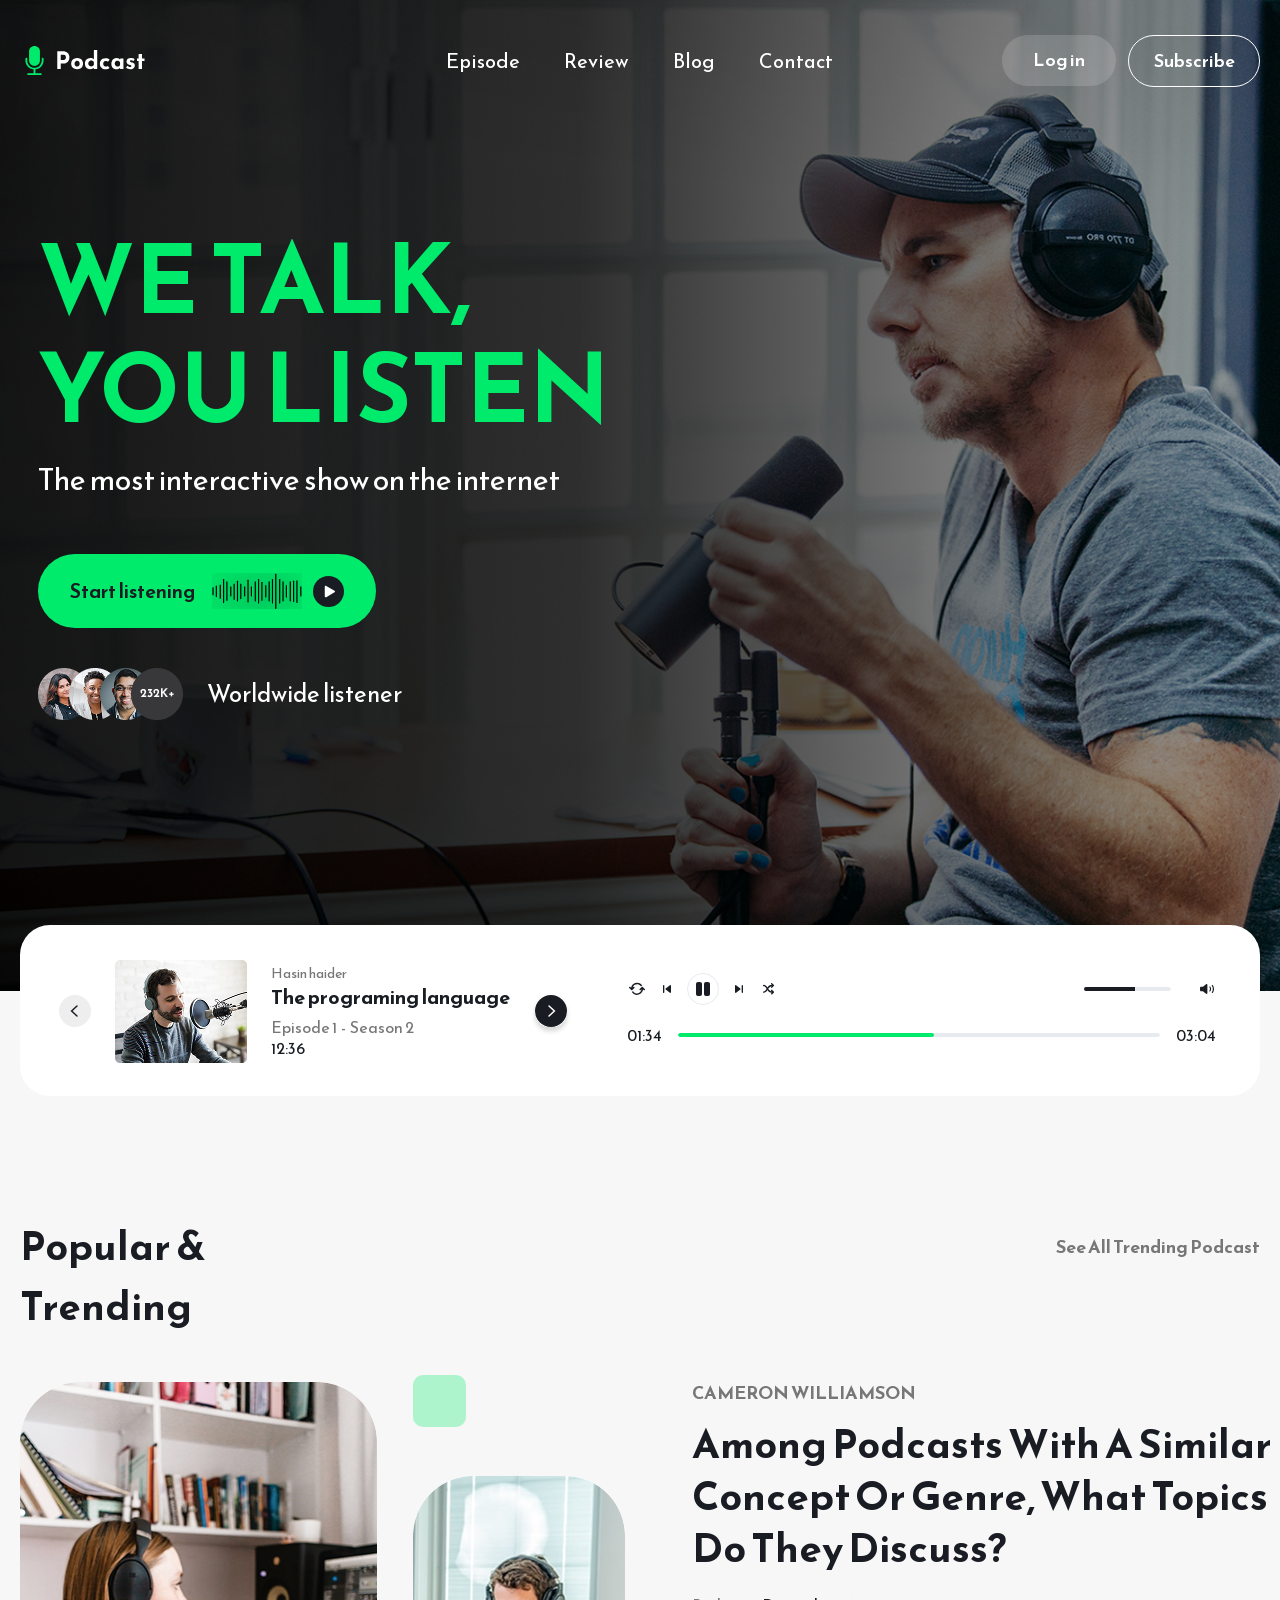
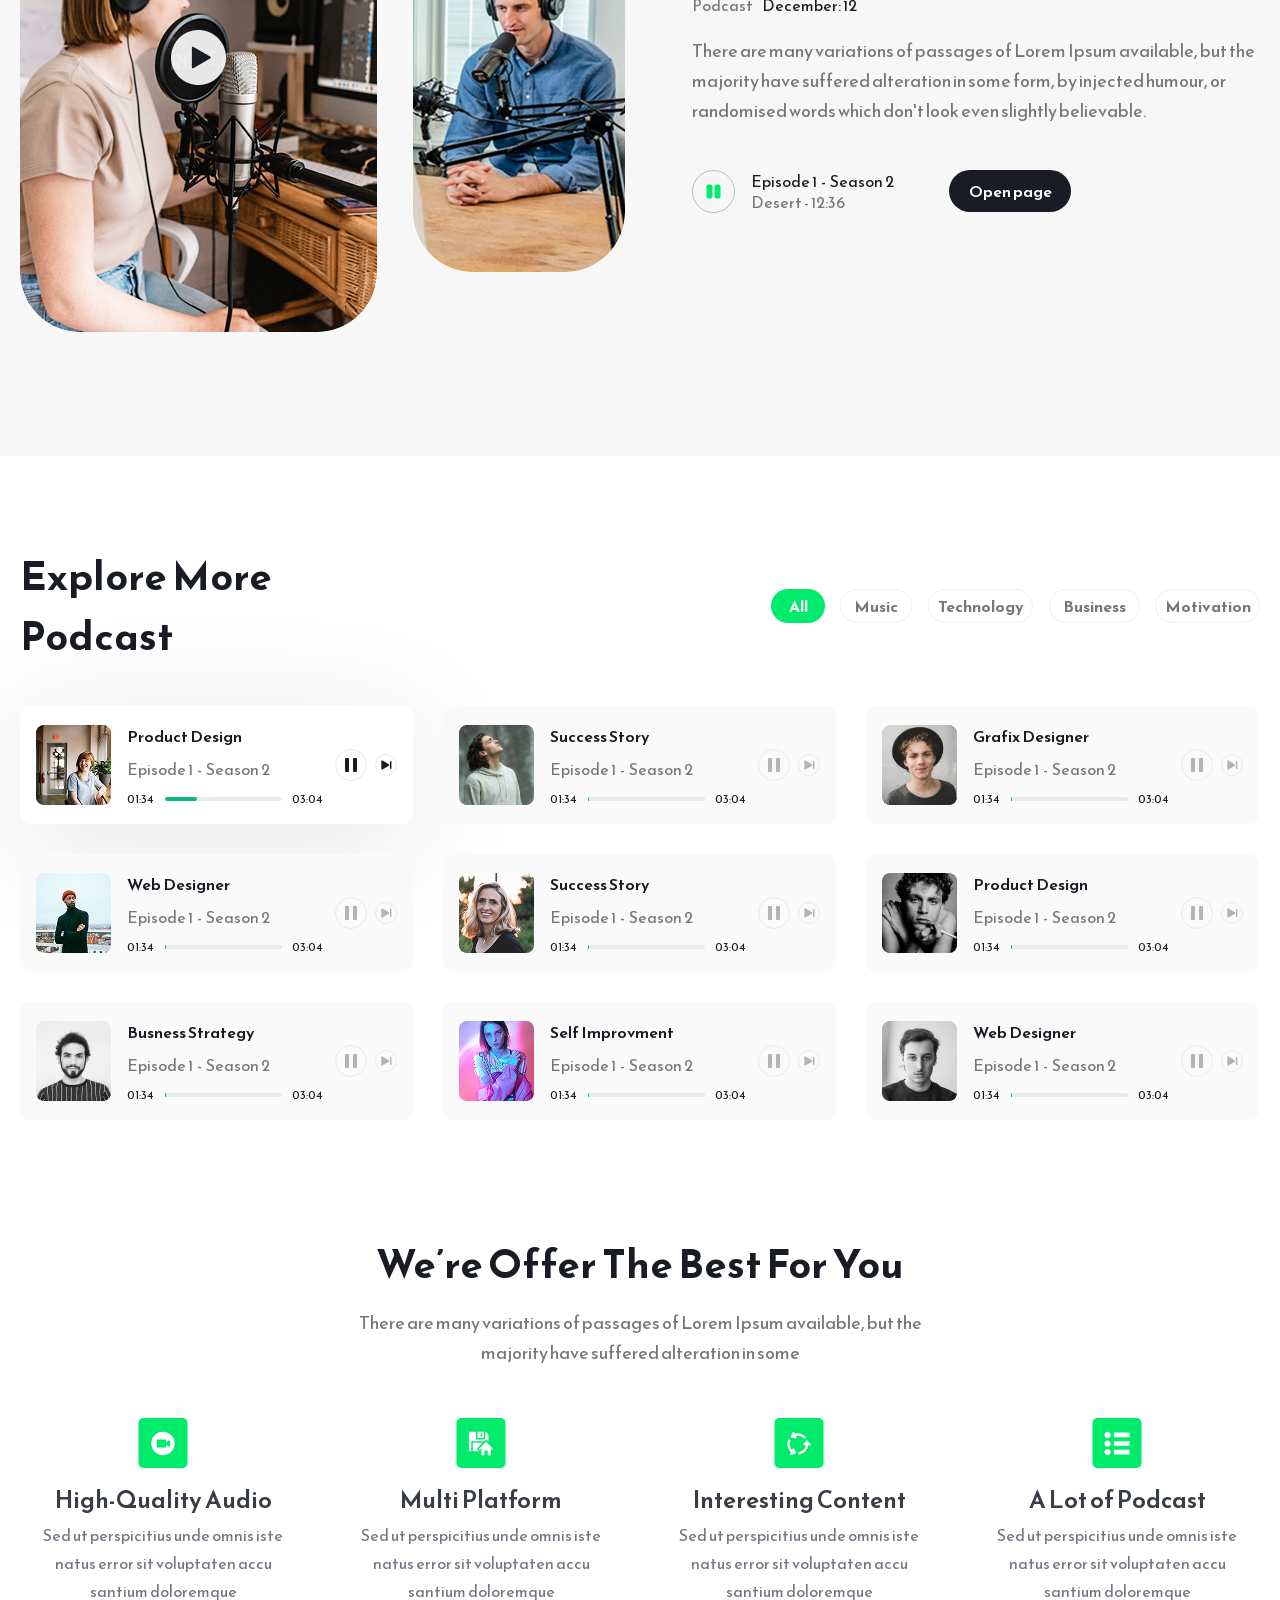
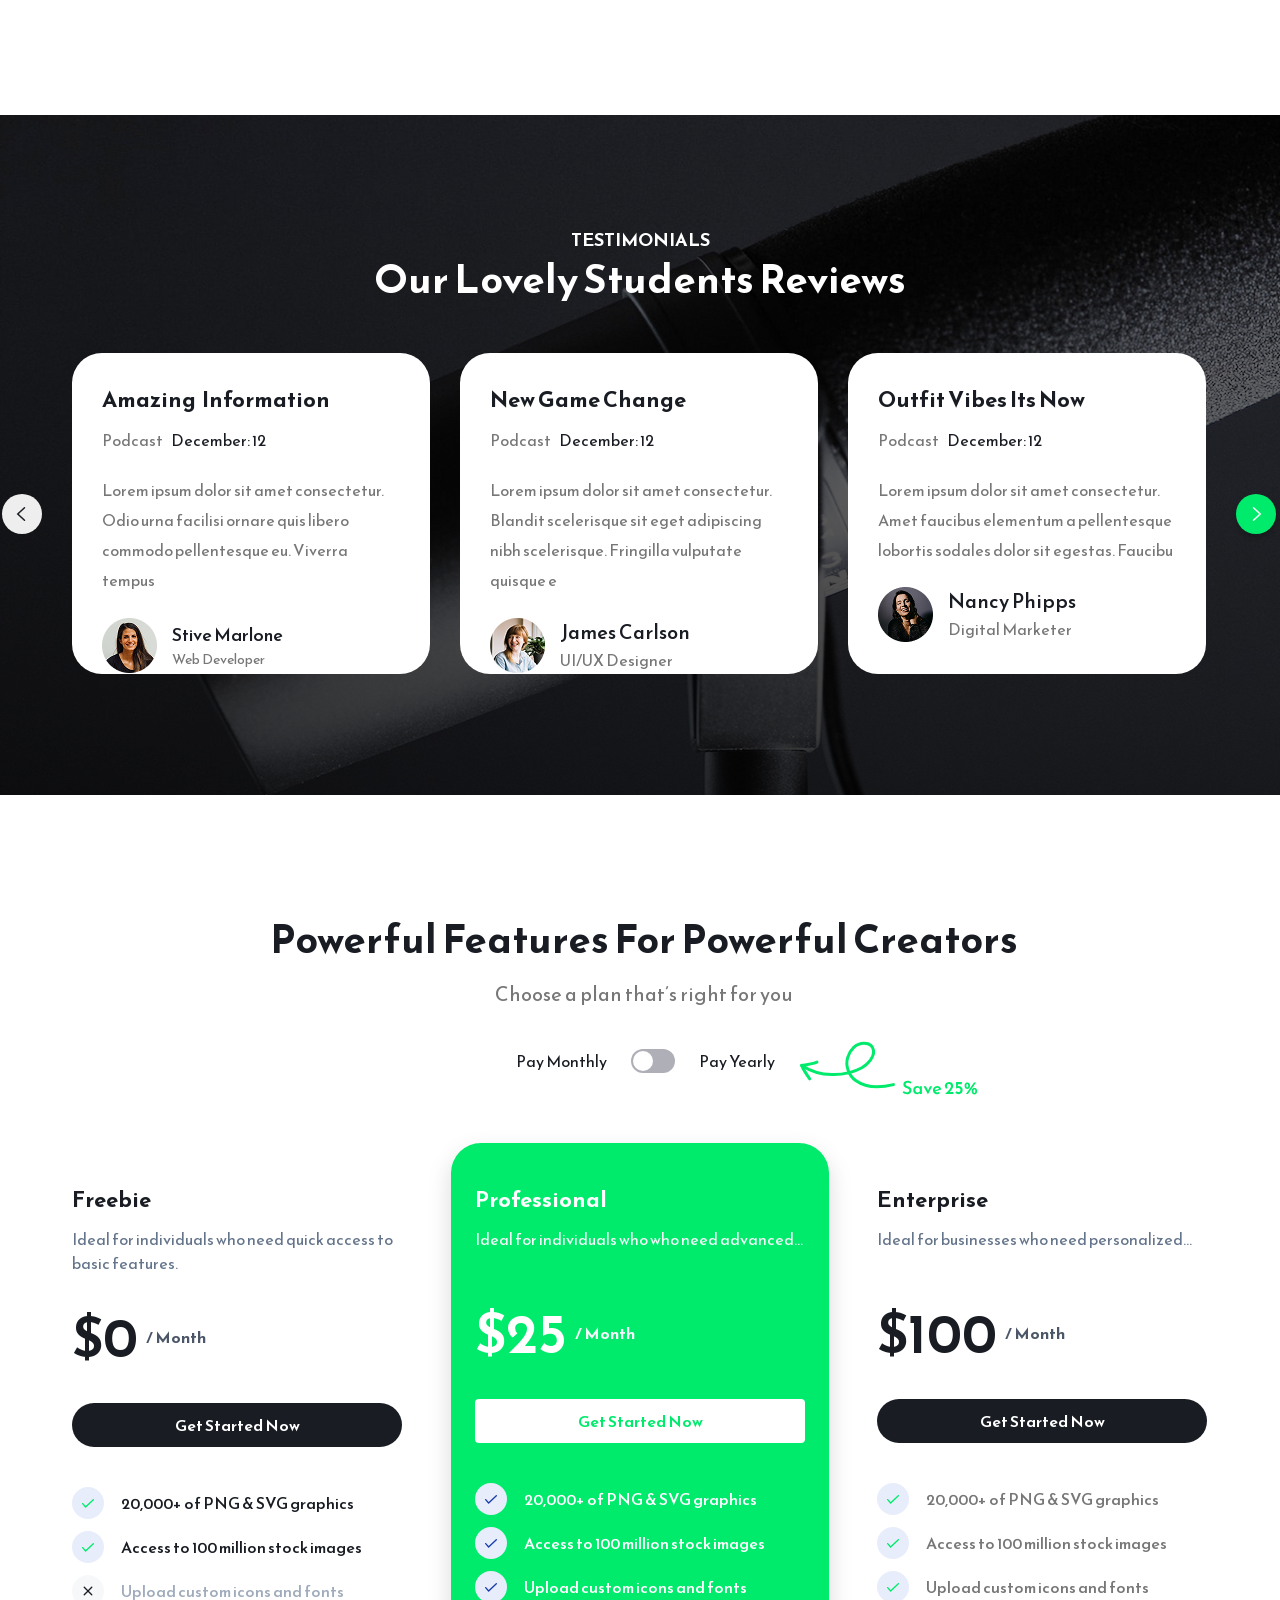
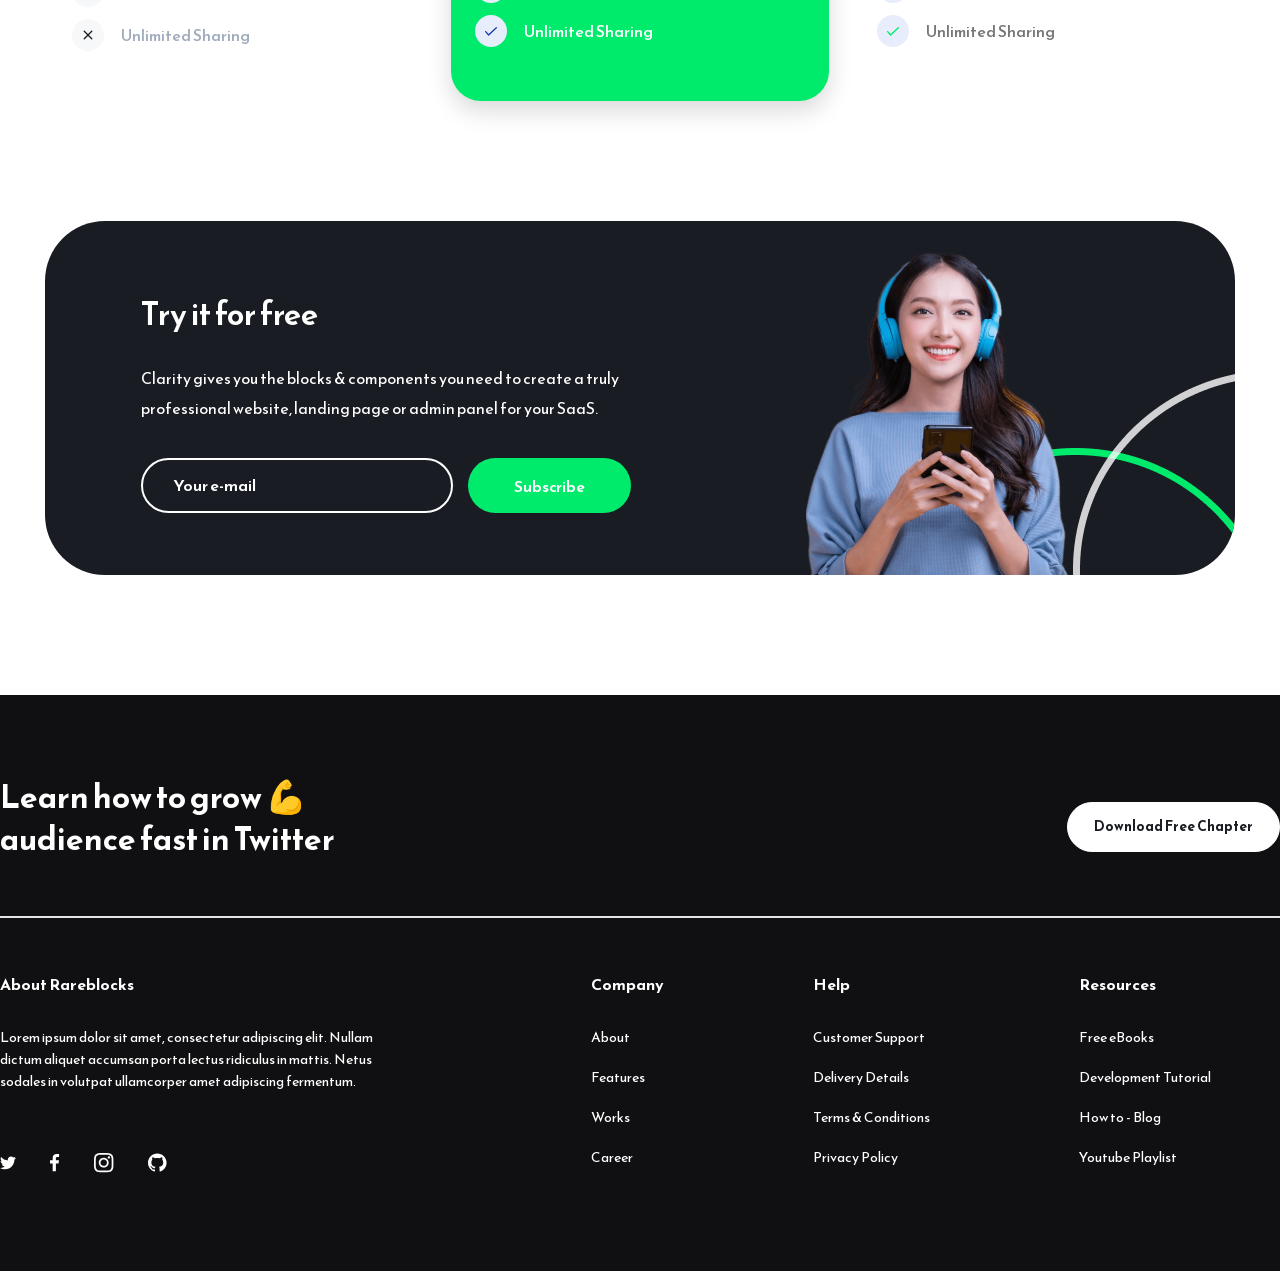
==== commit e07e40b2: "adaptive" ====
--- a/main.html
+++ b/main.html
@@ -173,7 +173,7 @@
                                 <img src="img/icon/pause-card-notactive.svg" alt="" class="icon-pause-episode">
                             </div>
                             <div class="btn-next-episode">  
-                                <img src="img/icon/next-episode.svg" alt="" class="icon-next-episode"></img>
+                                <img src="img/icon/next-episode-notactive.svg" alt="" class="icon-next-episode"></img>
                             </div> 
                         </div>
                     </div>
--- a/sass/style.css
+++ b/sass/style.css
@@ -1,4 +1,3 @@
-@charset "UTF-8";
 @font-face {
   font-family: ReemRegular;
   src: url(../fonts/ReemKufi-Regular.ttf);
@@ -42,7 +41,7 @@
   padding-top: 1px;
   background-image: url("../img/back.png");
   background-size: cover;
-  height: 989px;
+  height: 991px;
 }
 
 .header-nav-button {
@@ -201,7 +200,7 @@
   height: 171px;
   background-color: #FFFFFF;
   display: flex;
-  margin-top: -64px;
+  margin-top: -66px;
 }
 
 .left-player-btn {
@@ -1320,6 +1319,14 @@
     max-width: 360px;
     padding: 0 15px;
   }
+  .timeline-one-page{
+    object-fit: contain;
+    width: 213px;
+  }
+
+  .control-card{
+    display: block;
+  }
   .header {
     flex-wrap: wrap;
     margin-top: 20px;
@@ -1338,12 +1345,13 @@
     height: 40px;
     font-size: 14px;
   }
+
+
   .button-subscribe {
     width: 100px;
     height: 40px;
     font-size: 14px;
   }
-  /* Первая секция */
   .background {
     height: auto;
     padding-bottom: 100px;
@@ -1363,7 +1371,6 @@
     width: 100%;
     max-width: 338px;
   }
-  /* Плеер */
   .player-one-list {
     width: 100%;
     height: auto;
@@ -1389,7 +1396,6 @@
   .volume-level {
     margin-left: 20px;
   }
-  /* Вторая секция */
   .two-list-content {
     flex-direction: column;
     margin-top: 60px;
@@ -1436,7 +1442,6 @@
     margin-left: 0;
     margin-top: 20px;
   }
-  /* Третья секция */
   .three-list-header-all {
     flex-direction: column;
   }
@@ -1455,7 +1460,7 @@
     justify-content: center;
   }
   .card-podcast {
-    width: 100%;
+    width: 360px;
     max-width: 360px;
     margin-right: 0;
     margin-bottom: 20px;
@@ -1466,7 +1471,6 @@
   .two-stroke {
     margin-top: 0;
   }
-  /* Четвертая секция */
   .four-list-cards {
     flex-direction: column;
     align-items: center;
@@ -1479,7 +1483,6 @@
   .indent-card {
     margin-right: 0;
   }
-  /* Пятая секция */
   .background-five-list {
     height: auto;
     padding-bottom: 60px;
@@ -1508,10 +1511,27 @@
   .line-six {
     margin-left: 0;
     justify-content: center;
+    display: flex;
   }
   .six-cards {
     flex-direction: column;
     align-items: center;
+  }
+  .line-six-list{
+    display: none;
+  }
+  .subheader-card-subscribe{
+    white-space: normal;
+    max-width: 300px;
+  }
+
+
+  .cube-blue{
+    display: none;
+  }
+  .header-text-six{
+    display: flex;
+    white-space: normal;
   }
   .card-list-six {
     width: 100%;
@@ -1530,7 +1550,6 @@
   .btn-subscribe {
     width: 90%;
   }
-  /* Седьмая секция */
   .form-gmail {
     width: 100%;
     height: auto;
@@ -1561,7 +1580,6 @@
     width: 100%;
     height: auto;
   }
-  /* Футер */
   .footer-background {
     height: auto;
     padding-bottom: 40px;
@@ -1610,19 +1628,4 @@
   .list-footer-three {
     padding-right: 0;
   }
-}
-/* Дополнительная адаптация для очень маленьких экранов */
-@media screen and (max-width: 360px) {
-  .container {
-    padding: 0 10px;
-  }
-  .text-heading {
-    font-size: 40px;
-  }
-  .header-two-osn-list {
-    font-size: 24px;
-  }
-  .btn-of-list-three {
-    font-size: 14px;
-  }
 }/*# sourceMappingURL=style.css.map */
